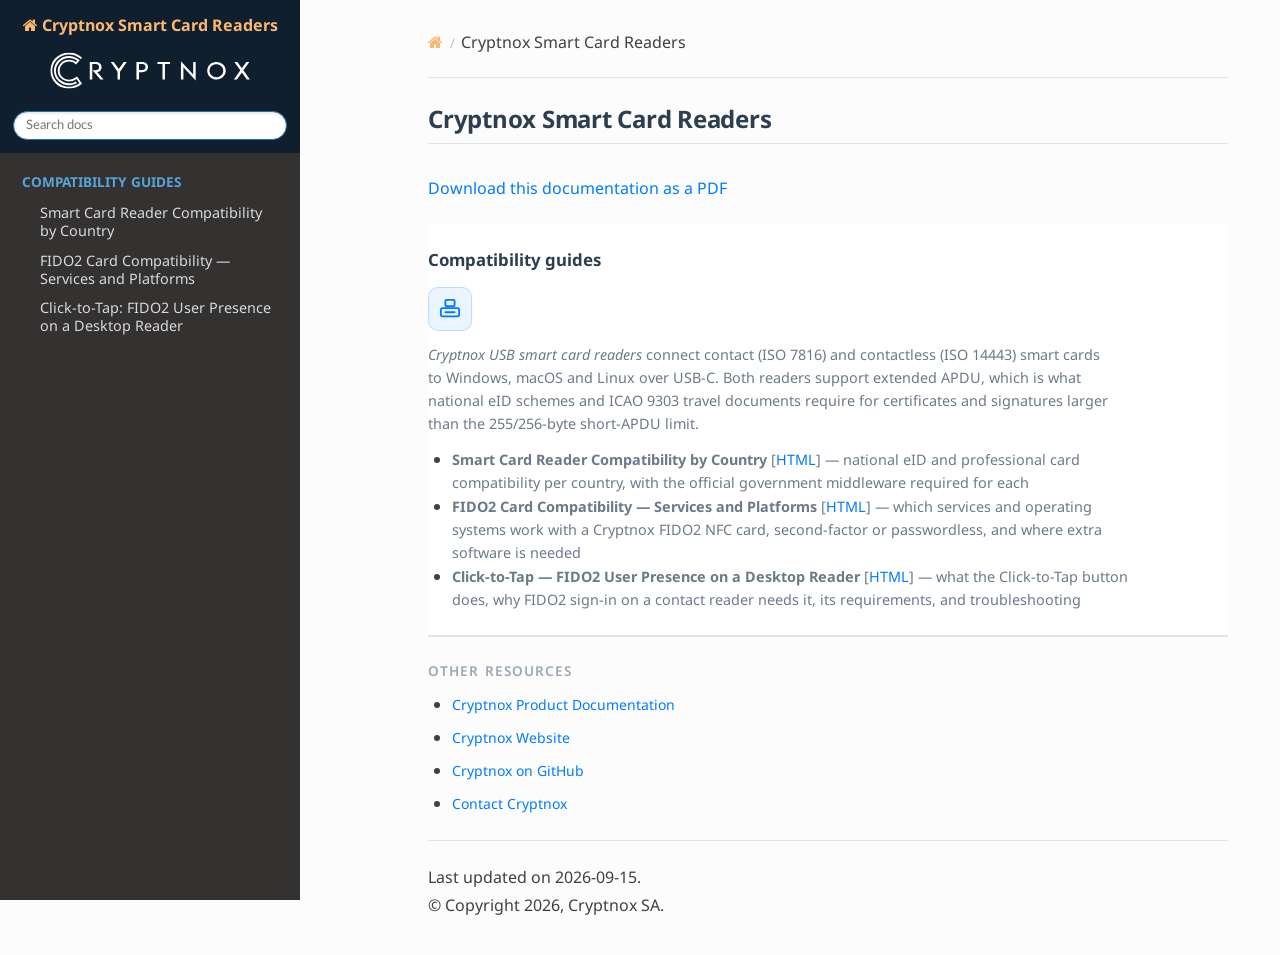
==== index.html @ 5797c960 "deploy: 834d599fe5148ee78660aae5474ebed9b400c3f4" ====
<!DOCTYPE html>
<html class="writer-html5" lang="en" data-content_root="./">
<head>
  <meta charset="utf-8" /><meta name="viewport" content="width=device-width, initial-scale=1" />
<meta content="Compatibility documentation for Cryptnox USB smart card readers — national eID and professional cards by country, and FIDO2 services and platforms." name="description" />

  <meta name="viewport" content="width=device-width, initial-scale=1.0" />
  <title>Cryptnox Smart Card Readers &mdash; Cryptnox Smart Card Readers</title>
      <link rel="stylesheet" type="text/css" href="_static/pygments.css?v=b86133f3" />
      <link rel="stylesheet" type="text/css" href="_static/css/theme.css?v=9edc463e" />
      <link rel="stylesheet" type="text/css" href="_static/custom.css?v=8120f1fa" />

  
    <link rel="shortcut icon" href="_static/favicon.png"/>
    <link rel="canonical" href="https://docs.cryptnox.com/cryptnox-readers/index.html" />
      <script src="_static/jquery.js?v=5d32c60e"></script>
      <script src="_static/_sphinx_javascript_frameworks_compat.js?v=2cd50e6c"></script>
      <script src="_static/documentation_options.js?v=2882ecd3"></script>
      <script src="_static/doctools.js?v=fd6eb6e6"></script>
      <script src="_static/sphinx_highlight.js?v=6ffebe34"></script>
    <script src="_static/js/theme.js"></script>
    <link rel="index" title="Index" href="genindex.html" />
    <link rel="search" title="Search" href="search.html" />
    <link rel="next" title="Smart Card Reader Compatibility by Country" href="reader-compatibility.html" />
 






<meta name="description" content="Compatibility documentation for Cryptnox USB smart card readers — national eID and professional cards by country, and FIDO2 services and platforms." />

<link rel="canonical" href="https://docs.cryptnox.com/cryptnox-readers/" />

<!-- Open Graph -->
<meta property="og:type" content="website" />
<meta property="og:url" content="https://docs.cryptnox.com/cryptnox-readers/" />
<meta property="og:title" content="Cryptnox Smart Card Readers | Cryptnox Docs" />
<meta property="og:description" content="Compatibility documentation for Cryptnox USB smart card readers — national eID and professional cards by country, and FIDO2 services and platforms." />
<meta property="og:image" content="https://cryptnox.com/wp-content/uploads/2026/09/cryptnox-documentation-social.jpg" />
<meta property="og:image:width" content="1200" />
<meta property="og:image:height" content="630" />
<meta property="og:image:alt" content="Cryptnox Documentation — official Cryptnox technical documentation" />
<meta property="og:site_name" content="Cryptnox Docs" />

<!-- Twitter Card -->
<meta name="twitter:card" content="summary_large_image" />
<meta name="twitter:site" content="@CryptnoxTech" />
<meta name="twitter:title" content="Cryptnox Smart Card Readers | Cryptnox Docs" />
<meta name="twitter:description" content="Compatibility documentation for Cryptnox USB smart card readers — national eID and professional cards by country, and FIDO2 services and platforms." />
<meta name="twitter:image" content="https://cryptnox.com/wp-content/uploads/2026/09/cryptnox-documentation-social.jpg" />
<meta name="twitter:image:alt" content="Cryptnox Documentation — official Cryptnox technical documentation" />

<!-- JSON-LD Structured Data -->
<script type="application/ld+json">
{
  "@context": "https://schema.org",
  "@graph": [
    {
      "@type": "Organization",
      "@id": "https://cryptnox.com/#organization",
      "name": "Cryptnox SA",
      "url": "https://cryptnox.com/",
      "logo": {
        "@type": "ImageObject",
        "@id": "https://docs.cryptnox.com/#logo",
        "url": "https://docs.cryptnox.com/_static/cryptnox-logo.svg",
        "contentUrl": "https://docs.cryptnox.com/_static/cryptnox-logo.svg",
        "caption": "Cryptnox"
      },
      "sameAs": [
        "https://shop.cryptnox.com/",
        "https://github.com/cryptnox"
      ]
    },
    {
      "@type": "WebSite",
      "@id": "https://docs.cryptnox.com/#website",
      "url": "https://docs.cryptnox.com",
      "name": "Cryptnox Docs",
      "alternateName": "Cryptnox",
      "publisher": { "@id": "https://cryptnox.com/#organization" },
      "inLanguage": "en-US"
    },
    {
      "@type": "WebPage",
      "@id": "https://docs.cryptnox.com/cryptnox-readers/#webpage",
      "url": "https://docs.cryptnox.com/cryptnox-readers/",
      "name": "Cryptnox Smart Card Readers",
      "description": "Compatibility documentation for Cryptnox USB smart card readers: national eID and professional cards by country, and FIDO2 services and platforms.",
      "isPartOf": { "@id": "https://docs.cryptnox.com/#website" },
      "publisher": { "@id": "https://cryptnox.com/#organization" },
      "inLanguage": "en-US",
      "keywords": "Cryptnox, smart card reader, USB-C, CCID, PC/SC, eID, FIDO2, NFC, extended APDU, documentation"
    }
  ]
}
</script>

<!-- Google Tag Manager -->
<script>(function(w,d,s,l,i){w[l]=w[l]||[];w[l].push({'gtm.start':
new Date().getTime(),event:'gtm.js'});var f=d.getElementsByTagName(s)[0],
j=d.createElement(s),dl=l!='dataLayer'?'&l='+l:'';j.async=true;j.src=
'https://www.googletagmanager.com/gtm.js?id='+i+dl;f.parentNode.insertBefore(j,f);
})(window,document,'script','dataLayer','GT-PJ7HDFB');</script>


</head>

<body class="wy-body-for-nav"> 
  <div class="wy-grid-for-nav">
    <nav data-toggle="wy-nav-shift" class="wy-nav-side">
      <div class="wy-side-scroll">
        <div class="wy-side-nav-search"  style="background: #101f2e" >

          
          
          <a href="#" class="icon icon-home">
            Cryptnox Smart Card Readers
              <img src="_static/cryptnox-logo.svg" class="logo" alt="Logo"/>
          </a>
<div role="search">
  <form id="rtd-search-form" class="wy-form" action="search.html" method="get">
    <input type="text" name="q" placeholder="Search docs" aria-label="Search docs" />
    <input type="hidden" name="check_keywords" value="yes" />
    <input type="hidden" name="area" value="default" />
  </form>
</div>
        </div><div class="wy-menu wy-menu-vertical" data-spy="affix" role="navigation" aria-label="Navigation menu">
              <p class="caption" role="heading"><span class="caption-text">Compatibility guides</span></p>
<ul>
<li class="toctree-l1"><a class="reference internal" href="reader-compatibility.html">Smart Card Reader Compatibility by Country</a></li>
<li class="toctree-l1"><a class="reference internal" href="fido2-compatibility.html">FIDO2 Card Compatibility — Services and Platforms</a></li>
<li class="toctree-l1"><a class="reference internal" href="click-to-tap.html">Click-to-Tap: FIDO2 User Presence on a Desktop Reader</a></li>
</ul>

        </div>
      </div>
    </nav>

    <section data-toggle="wy-nav-shift" class="wy-nav-content-wrap"><nav class="wy-nav-top" aria-label="Mobile navigation menu"  style="background: #101f2e" >
          <i data-toggle="wy-nav-top" class="fa fa-bars"></i>
          <a href="#">Cryptnox Smart Card Readers</a>
      </nav>

      <div class="wy-nav-content">
        <div class="rst-content">
          <div role="navigation" aria-label="Page navigation">
  <ul class="wy-breadcrumbs">
      <li><a href="#" class="icon icon-home" aria-label="Home"></a></li>
      <li class="breadcrumb-item active">Cryptnox Smart Card Readers</li>
      <li class="wy-breadcrumbs-aside">
      </li>
  </ul>
  <hr/>
</div>
          <div role="main" class="document" itemscope="itemscope" itemtype="http://schema.org/Article">
           <div itemprop="articleBody">
             
  <section id="cryptnox-smart-card-readers">
<h1>Cryptnox Smart Card Readers<a class="headerlink" href="#cryptnox-smart-card-readers" title="Link to this heading"></a></h1>
<p><a class="reference external" href="https://docs.cryptnox.com/cryptnox-readers/cryptnox-readers.pdf">Download this documentation as a PDF</a></p>
<section id="compatibility-guides">
<h2>Compatibility guides<a class="headerlink" href="#compatibility-guides" title="Link to this heading"></a></h2>
<div class="card-icon">
  <svg viewBox="0 0 24 24" fill="none" stroke="currentColor" stroke-width="2" stroke-linecap="round" stroke-linejoin="round">
    <rect x="7" y="2" width="10" height="7" rx="1"/>
    <rect x="2" y="11" width="20" height="9" rx="2"/>
    <line x1="7" y1="15.5" x2="17" y2="15.5"/>
  </svg>
</div><p><em>Cryptnox USB smart card readers</em> connect contact (ISO 7816) and contactless (ISO 14443)
smart cards to Windows, macOS and Linux over USB-C. Both readers support extended APDU,
which is what national eID schemes and ICAO 9303 travel documents require for certificates
and signatures larger than the 255/256-byte short-APDU limit.</p>
<ul class="simple">
<li><p><strong>Smart Card Reader Compatibility by Country</strong> [<a class="reference external" href="https://docs.cryptnox.com/cryptnox-readers/reader-compatibility.html">HTML</a>] — national eID and professional card compatibility per country, with the official government middleware required for each</p></li>
<li><p><strong>FIDO2 Card Compatibility — Services and Platforms</strong> [<a class="reference external" href="https://docs.cryptnox.com/cryptnox-readers/fido2-compatibility.html">HTML</a>] — which services and operating systems work with a Cryptnox FIDO2 NFC card, second-factor or passwordless, and where extra software is needed</p></li>
<li><p><strong>Click-to-Tap — FIDO2 User Presence on a Desktop Reader</strong> [<a class="reference external" href="https://docs.cryptnox.com/cryptnox-readers/click-to-tap.html">HTML</a>] — what the Click-to-Tap button does, why FIDO2 sign-in on a contact reader needs it, its requirements, and troubleshooting</p></li>
</ul>
<div class="toctree-wrapper compound">
</div>
</section>
<hr class="docutils" />
<section id="other-resources">
<h2>Other resources<a class="headerlink" href="#other-resources" title="Link to this heading"></a></h2>
<ul class="simple">
<li><p><a class="reference external" href="https://docs.cryptnox.com/">Cryptnox Product Documentation</a></p></li>
<li><p><a class="reference external" href="https://www.cryptnox.com">Cryptnox Website</a></p></li>
<li><p><a class="reference external" href="https://github.com/cryptnox">Cryptnox on GitHub</a></p></li>
<li><p><a class="reference external" href="https://cryptnox.com/contact/">Contact Cryptnox</a></p></li>
</ul>
</section>
</section>


           </div>
          </div>
          <hr/>
<p style="margin-bottom: 0.25rem;">Last updated on 2026-09-15.</p>
<p style="margin-bottom: 0.75rem;">&#169; Copyright 2026, Cryptnox SA.</p>
        </div>
      </div>
    </section>
  </div>
  <script>
      jQuery(function () {
          SphinxRtdTheme.Navigation.enable(true);
      });
  </script>
    <!-- Theme Analytics -->
    <script async src="https://www.googletagmanager.com/gtag/js?id=GT-PJ7HDFB"></script>
    <script>
      window.dataLayer = window.dataLayer || [];
      function gtag(){dataLayer.push(arguments);}
      gtag('js', new Date());

      gtag('config', 'GT-PJ7HDFB', {
          'anonymize_ip': false,
      });
    </script> 

</body>
</html>
---- _static/pygments.css ----
pre { line-height: 125%; }
td.linenos .normal { color: inherit; background-color: transparent; padding-left: 5px; padding-right: 5px; }
span.linenos { color: inherit; background-color: transparent; padding-left: 5px; padding-right: 5px; }
td.linenos .special { color: #000000; background-color: #ffffc0; padding-left: 5px; padding-right: 5px; }
span.linenos.special { color: #000000; background-color: #ffffc0; padding-left: 5px; padding-right: 5px; }
.highlight .hll { background-color: #ffffcc }
.highlight { background: #f8f8f8; }
.highlight .c { color: #3D7B7B; font-style: italic } /* Comment */
.highlight .err { border: 1px solid #F00 } /* Error */
.highlight .k { color: #008000; font-weight: bold } /* Keyword */
.highlight .o { color: #666 } /* Operator */
.highlight .ch { color: #3D7B7B; font-style: italic } /* Comment.Hashbang */
.highlight .cm { color: #3D7B7B; font-style: italic } /* Comment.Multiline */
.highlight .cp { color: #9C6500 } /* Comment.Preproc */
.highlight .cpf { color: #3D7B7B; font-style: italic } /* Comment.PreprocFile */
.highlight .c1 { color: #3D7B7B; font-style: italic } /* Comment.Single */
.highlight .cs { color: #3D7B7B; font-style: italic } /* Comment.Special */
.highlight .gd { color: #A00000 } /* Generic.Deleted */
.highlight .ge { font-style: italic } /* Generic.Emph */
.highlight .ges { font-weight: bold; font-style: italic } /* Generic.EmphStrong */
.highlight .gr { color: #E40000 } /* Generic.Error */
.highlight .gh { color: #000080; font-weight: bold } /* Generic.Heading */
.highlight .gi { color: #008400 } /* Generic.Inserted */
.highlight .go { color: #717171 } /* Generic.Output */
.highlight .gp { color: #000080; font-weight: bold } /* Generic.Prompt */
.highlight .gs { font-weight: bold } /* Generic.Strong */
.highlight .gu { color: #800080; font-weight: bold } /* Generic.Subheading */
.highlight .gt { color: #04D } /* Generic.Traceback */
.highlight .kc { color: #008000; font-weight: bold } /* Keyword.Constant */
.highlight .kd { color: #008000; font-weight: bold } /* Keyword.Declaration */
.highlight .kn { color: #008000; font-weight: bold } /* Keyword.Namespace */
.highlight .kp { color: #008000 } /* Keyword.Pseudo */
.highlight .kr { color: #008000; font-weight: bold } /* Keyword.Reserved */
.highlight .kt { color: #B00040 } /* Keyword.Type */
.highlight .m { color: #666 } /* Literal.Number */
.highlight .s { color: #BA2121 } /* Literal.String */
.highlight .na { color: #687822 } /* Name.Attribute */
.highlight .nb { color: #008000 } /* Name.Builtin */
.highlight .nc { color: #00F; font-weight: bold } /* Name.Class */
.highlight .no { color: #800 } /* Name.Constant */
.highlight .nd { color: #A2F } /* Name.Decorator */
.highlight .ni { color: #717171; font-weight: bold } /* Name.Entity */
.highlight .ne { color: #CB3F38; font-weight: bold } /* Name.Exception */
.highlight .nf { color: #00F } /* Name.Function */
.highlight .nl { color: #767600 } /* Name.Label */
.highlight .nn { color: #00F; font-weight: bold } /* Name.Namespace */
.highlight .nt { color: #008000; font-weight: bold } /* Name.Tag */
.highlight .nv { color: #19177C } /* Name.Variable */
.highlight .ow { color: #A2F; font-weight: bold } /* Operator.Word */
.highlight .w { color: #BBB } /* Text.Whitespace */
.highlight .mb { color: #666 } /* Literal.Number.Bin */
.highlight .mf { color: #666 } /* Literal.Number.Float */
.highlight .mh { color: #666 } /* Literal.Number.Hex */
.highlight .mi { color: #666 } /* Literal.Number.Integer */
.highlight .mo { color: #666 } /* Literal.Number.Oct */
.highlight .sa { color: #BA2121 } /* Literal.String.Affix */
.highlight .sb { color: #BA2121 } /* Literal.String.Backtick */
.highlight .sc { color: #BA2121 } /* Literal.String.Char */
.highlight .dl { color: #BA2121 } /* Literal.String.Delimiter */
.highlight .sd { color: #BA2121; font-style: italic } /* Literal.String.Doc */
.highlight .s2 { color: #BA2121 } /* Literal.String.Double */
.highlight .se { color: #AA5D1F; font-weight: bold } /* Literal.String.Escape */
.highlight .sh { color: #BA2121 } /* Literal.String.Heredoc */
.highlight .si { color: #A45A77; font-weight: bold } /* Literal.String.Interpol */
.highlight .sx { color: #008000 } /* Literal.String.Other */
.highlight .sr { color: #A45A77 } /* Literal.String.Regex */
.highlight .s1 { color: #BA2121 } /* Literal.String.Single */
.highlight .ss { color: #19177C } /* Literal.String.Symbol */
.highlight .bp { color: #008000 } /* Name.Builtin.Pseudo */
.highlight .fm { color: #00F } /* Name.Function.Magic */
.highlight .vc { color: #19177C } /* Name.Variable.Class */
.highlight .vg { color: #19177C } /* Name.Variable.Global */
.highlight .vi { color: #19177C } /* Name.Variable.Instance */
.highlight .vm { color: #19177C } /* Name.Variable.Magic */
.highlight .il { color: #666 } /* Literal.Number.Integer.Long */
---- _static/css/theme.css ----
html{box-sizing:border-box}*,:after,:before{box-sizing:inherit}article,aside,details,figcaption,figure,footer,header,hgroup,nav,section{display:block}audio,canvas,video{display:inline-block;*display:inline;*zoom:1}[hidden],audio:not([controls]){display:none}*{-webkit-box-sizing:border-box;-moz-box-sizing:border-box;box-sizing:border-box}html{font-size:100%;-webkit-text-size-adjust:100%;-ms-text-size-adjust:100%}body{margin:0}a:active,a:hover{outline:0}abbr[title]{border-bottom:1px dotted}b,strong{font-weight:700}blockquote{margin:0}dfn{font-style:italic}ins{background:#ff9;text-decoration:none}ins,mark{color:#000}mark{background:#ff0;font-style:italic;font-weight:700}.rst-content code,.rst-content tt,code,kbd,pre,samp{font-family:monospace,serif;_font-family:courier new,monospace;font-size:1em}pre{white-space:pre}q{quotes:none}q:after,q:before{content:"";content:none}small{font-size:85%}sub,sup{font-size:75%;line-height:0;position:relative;vertical-align:baseline}sup{top:-.5em}sub{bottom:-.25em}dl,ol,ul{margin:0;padding:0;list-style:none;list-style-image:none}li{list-style:none}dd{margin:0}img{border:0;-ms-interpolation-mode:bicubic;vertical-align:middle;max-width:100%}svg:not(:root){overflow:hidden}figure,form{margin:0}label{cursor:pointer}button,input,select,textarea{font-size:100%;margin:0;vertical-align:baseline;*vertical-align:middle}button,input{line-height:normal}button,input[type=button],input[type=reset],input[type=submit]{cursor:pointer;-webkit-appearance:button;*overflow:visible}button[disabled],input[disabled]{cursor:default}input[type=search]{-webkit-appearance:textfield;-moz-box-sizing:content-box;-webkit-box-sizing:content-box;box-sizing:content-box}textarea{resize:vertical}table{border-collapse:collapse;border-spacing:0}td{vertical-align:top}.chromeframe{margin:.2em 0;background:#ccc;color:#000;padding:.2em 0}.ir{display:block;border:0;text-indent:-999em;overflow:hidden;background-color:transparent;background-repeat:no-repeat;text-align:left;direction:ltr;*line-height:0}.ir br{display:none}.hidden{display:none!important;visibility:hidden}.visuallyhidden{border:0;clip:rect(0 0 0 0);height:1px;margin:-1px;overflow:hidden;padding:0;position:absolute;width:1px}.visuallyhidden.focusable:active,.visuallyhidden.focusable:focus{clip:auto;height:auto;margin:0;overflow:visible;position:static;width:auto}.invisible{visibility:hidden}.relative{position:relative}big,small{font-size:100%}@media print{body,html,section{background:none!important}*{box-shadow:none!important;text-shadow:none!important;filter:none!important;-ms-filter:none!important}a,a:visited{text-decoration:underline}.ir a:after,a[href^="#"]:after,a[href^="javascript:"]:after{content:""}blockquote,pre{page-break-inside:avoid}thead{display:table-header-group}img,tr{page-break-inside:avoid}img{max-width:100%!important}@page{margin:.5cm}.rst-content .toctree-wrapper>p.caption,h2,h3,p{orphans:3;widows:3}.rst-content .toctree-wrapper>p.caption,h2,h3{page-break-after:avoid}}.btn,.fa:before,.icon:before,.rst-content .admonition,.rst-content .admonition-title:before,.rst-content .admonition-todo,.rst-content .attention,.rst-content .caution,.rst-content .code-block-caption .headerlink:before,.rst-content .danger,.rst-content .eqno .headerlink:before,.rst-content .error,.rst-content .hint,.rst-content .important,.rst-content .note,.rst-content .seealso,.rst-content .tip,.rst-content .warning,.rst-content code.download span:first-child:before,.rst-content dl dt .headerlink:before,.rst-content h1 .headerlink:before,.rst-content h2 .headerlink:before,.rst-content h3 .headerlink:before,.rst-content h4 .headerlink:before,.rst-content h5 .headerlink:before,.rst-content h6 .headerlink:before,.rst-content p.caption .headerlink:before,.rst-content p .headerlink:before,.rst-content table>caption .headerlink:before,.rst-content tt.download span:first-child:before,.wy-alert,.wy-dropdown .caret:before,.wy-inline-validate.wy-inline-validate-danger .wy-input-context:before,.wy-inline-validate.wy-inline-validate-info .wy-input-context:before,.wy-inline-validate.wy-inline-validate-success .wy-input-context:before,.wy-inline-validate.wy-inline-validate-warning .wy-input-context:before,.wy-menu-vertical li.current>a button.toctree-expand:before,.wy-menu-vertical li.on a button.toctree-expand:before,.wy-menu-vertical li button.toctree-expand:before,input[type=color],input[type=date],input[type=datetime-local],input[type=datetime],input[type=email],input[type=month],input[type=number],input[type=password],input[type=search],input[type=tel],input[type=text],input[type=time],input[type=url],input[type=week],select,textarea{-webkit-font-smoothing:antialiased}.clearfix{*zoom:1}.clearfix:after,.clearfix:before{display:table;content:""}.clearfix:after{clear:both}/*!
 *  Font Awesome 4.7.0 by @davegandy - http://fontawesome.io - @fontawesome
 *  License - http://fontawesome.io/license (Font: SIL OFL 1.1, CSS: MIT License)
 */@font-face{font-family:FontAwesome;src:url(fonts/fontawesome-webfont.eot?674f50d287a8c48dc19ba404d20fe713);src:url(fonts/fontawesome-webfont.eot?674f50d287a8c48dc19ba404d20fe713?#iefix&v=4.7.0) format("embedded-opentype"),url(fonts/fontawesome-webfont.woff2?af7ae505a9eed503f8b8e6982036873e) format("woff2"),url(fonts/fontawesome-webfont.woff?fee66e712a8a08eef5805a46892932ad) format("woff"),url(fonts/fontawesome-webfont.ttf?b06871f281fee6b241d60582ae9369b9) format("truetype"),url(fonts/fontawesome-webfont.svg?912ec66d7572ff821749319396470bde#fontawesomeregular) format("svg");font-weight:400;font-style:normal}.fa,.icon,.rst-content .admonition-title,.rst-content .code-block-caption .headerlink,.rst-content .eqno .headerlink,.rst-content code.download span:first-child,.rst-content dl dt .headerlink,.rst-content h1 .headerlink,.rst-content h2 .headerlink,.rst-content h3 .headerlink,.rst-content h4 .headerlink,.rst-content h5 .headerlink,.rst-content h6 .headerlink,.rst-content p.caption .headerlink,.rst-content p .headerlink,.rst-content table>caption .headerlink,.rst-content tt.download span:first-child,.wy-menu-vertical li.current>a button.toctree-expand,.wy-menu-vertical li.on a button.toctree-expand,.wy-menu-vertical li button.toctree-expand{display:inline-block;font:normal normal normal 14px/1 FontAwesome;font-size:inherit;text-rendering:auto;-webkit-font-smoothing:antialiased;-moz-osx-font-smoothing:grayscale}.fa-lg{font-size:1.33333em;line-height:.75em;vertical-align:-15%}.fa-2x{font-size:2em}.fa-3x{font-size:3em}.fa-4x{font-size:4em}.fa-5x{font-size:5em}.fa-fw{width:1.28571em;text-align:center}.fa-ul{padding-left:0;margin-left:2.14286em;list-style-type:none}.fa-ul>li{position:relative}.fa-li{position:absolute;left:-2.14286em;width:2.14286em;top:.14286em;text-align:center}.fa-li.fa-lg{left:-1.85714em}.fa-border{padding:.2em .25em .15em;border:.08em solid #eee;border-radius:.1em}.fa-pull-left{float:left}.fa-pull-right{float:right}.fa-pull-left.icon,.fa.fa-pull-left,.rst-content .code-block-caption .fa-pull-left.headerlink,.rst-content .eqno .fa-pull-left.headerlink,.rst-content .fa-pull-left.admonition-title,.rst-content code.download span.fa-pull-left:first-child,.rst-content dl dt .fa-pull-left.headerlink,.rst-content h1 .fa-pull-left.headerlink,.rst-content h2 .fa-pull-left.headerlink,.rst-content h3 .fa-pull-left.headerlink,.rst-content h4 .fa-pull-left.headerlink,.rst-content h5 .fa-pull-left.headerlink,.rst-content h6 .fa-pull-left.headerlink,.rst-content p .fa-pull-left.headerlink,.rst-content table>caption .fa-pull-left.headerlink,.rst-content tt.download span.fa-pull-left:first-child,.wy-menu-vertical li.current>a button.fa-pull-left.toctree-expand,.wy-menu-vertical li.on a button.fa-pull-left.toctree-expand,.wy-menu-vertical li button.fa-pull-left.toctree-expand{margin-right:.3em}.fa-pull-right.icon,.fa.fa-pull-right,.rst-content .code-block-caption .fa-pull-right.headerlink,.rst-content .eqno .fa-pull-right.headerlink,.rst-content .fa-pull-right.admonition-title,.rst-content code.download span.fa-pull-right:first-child,.rst-content dl dt .fa-pull-right.headerlink,.rst-content h1 .fa-pull-right.headerlink,.rst-content h2 .fa-pull-right.headerlink,.rst-content h3 .fa-pull-right.headerlink,.rst-content h4 .fa-pull-right.headerlink,.rst-content h5 .fa-pull-right.headerlink,.rst-content h6 .fa-pull-right.headerlink,.rst-content p .fa-pull-right.headerlink,.rst-content table>caption .fa-pull-right.headerlink,.rst-content tt.download span.fa-pull-right:first-child,.wy-menu-vertical li.current>a button.fa-pull-right.toctree-expand,.wy-menu-vertical li.on a button.fa-pull-right.toctree-expand,.wy-menu-vertical li button.fa-pull-right.toctree-expand{margin-left:.3em}.pull-right{float:right}.pull-left{float:left}.fa.pull-left,.pull-left.icon,.rst-content .code-block-caption .pull-left.headerlink,.rst-content .eqno .pull-left.headerlink,.rst-content .pull-left.admonition-title,.rst-content code.download span.pull-left:first-child,.rst-content dl dt .pull-left.headerlink,.rst-content h1 .pull-left.headerlink,.rst-content h2 .pull-left.headerlink,.rst-content h3 .pull-left.headerlink,.rst-content h4 .pull-left.headerlink,.rst-content h5 .pull-left.headerlink,.rst-content h6 .pull-left.headerlink,.rst-content p .pull-left.headerlink,.rst-content table>caption .pull-left.headerlink,.rst-content tt.download span.pull-left:first-child,.wy-menu-vertical li.current>a button.pull-left.toctree-expand,.wy-menu-vertical li.on a button.pull-left.toctree-expand,.wy-menu-vertical li button.pull-left.toctree-expand{margin-right:.3em}.fa.pull-right,.pull-right.icon,.rst-content .code-block-caption .pull-right.headerlink,.rst-content .eqno .pull-right.headerlink,.rst-content .pull-right.admonition-title,.rst-content code.download span.pull-right:first-child,.rst-content dl dt .pull-right.headerlink,.rst-content h1 .pull-right.headerlink,.rst-content h2 .pull-right.headerlink,.rst-content h3 .pull-right.headerlink,.rst-content h4 .pull-right.headerlink,.rst-content h5 .pull-right.headerlink,.rst-content h6 .pull-right.headerlink,.rst-content p .pull-right.headerlink,.rst-content table>caption .pull-right.headerlink,.rst-content tt.download span.pull-right:first-child,.wy-menu-vertical li.current>a button.pull-right.toctree-expand,.wy-menu-vertical li.on a button.pull-right.toctree-expand,.wy-menu-vertical li button.pull-right.toctree-expand{margin-left:.3em}.fa-spin{-webkit-animation:fa-spin 2s linear infinite;animation:fa-spin 2s linear infinite}.fa-pulse{-webkit-animation:fa-spin 1s steps(8) infinite;animation:fa-spin 1s steps(8) infinite}@-webkit-keyframes fa-spin{0%{-webkit-transform:rotate(0deg);transform:rotate(0deg)}to{-webkit-transform:rotate(359deg);transform:rotate(359deg)}}@keyframes fa-spin{0%{-webkit-transform:rotate(0deg);transform:rotate(0deg)}to{-webkit-transform:rotate(359deg);transform:rotate(359deg)}}.fa-rotate-90{-ms-filter:"progid:DXImageTransform.Microsoft.BasicImage(rotation=1)";-webkit-transform:rotate(90deg);-ms-transform:rotate(90deg);transform:rotate(90deg)}.fa-rotate-180{-ms-filter:"progid:DXImageTransform.Microsoft.BasicImage(rotation=2)";-webkit-transform:rotate(180deg);-ms-transform:rotate(180deg);transform:rotate(180deg)}.fa-rotate-270{-ms-filter:"progid:DXImageTransform.Microsoft.BasicImage(rotation=3)";-webkit-transform:rotate(270deg);-ms-transform:rotate(270deg);transform:rotate(270deg)}.fa-flip-horizontal{-ms-filter:"progid:DXImageTransform.Microsoft.BasicImage(rotation=0, mirror=1)";-webkit-transform:scaleX(-1);-ms-transform:scaleX(-1);transform:scaleX(-1)}.fa-flip-vertical{-ms-filter:"progid:DXImageTransform.Microsoft.BasicImage(rotation=2, mirror=1)";-webkit-transform:scaleY(-1);-ms-transform:scaleY(-1);transform:scaleY(-1)}:root .fa-flip-horizontal,:root .fa-flip-vertical,:root .fa-rotate-90,:root .fa-rotate-180,:root .fa-rotate-270{filter:none}.fa-stack{position:relative;display:inline-block;width:2em;height:2em;line-height:2em;vertical-align:middle}.fa-stack-1x,.fa-stack-2x{position:absolute;left:0;width:100%;text-align:center}.fa-stack-1x{line-height:inherit}.fa-stack-2x{font-size:2em}.fa-inverse{color:#fff}.fa-glass:before{content:""}.fa-music:before{content:""}.fa-search:before,.icon-search:before{content:""}.fa-envelope-o:before{content:""}.fa-heart:before{content:""}.fa-star:before{content:""}.fa-star-o:before{content:""}.fa-user:before{content:""}.fa-film:before{content:""}.fa-th-large:before{content:""}.fa-th:before{content:""}.fa-th-list:before{content:""}.fa-check:before{content:""}.fa-close:before,.fa-remove:before,.fa-times:before{content:""}.fa-search-plus:before{content:""}.fa-search-minus:before{content:""}.fa-power-off:before{content:""}.fa-signal:before{content:""}.fa-cog:before,.fa-gear:before{content:""}.fa-trash-o:before{content:""}.fa-home:before,.icon-home:before{content:""}.fa-file-o:before{content:""}.fa-clock-o:before{content:""}.fa-road:before{content:""}.fa-download:before,.rst-content code.download span:first-child:before,.rst-content tt.download span:first-child:before{content:""}.fa-arrow-circle-o-down:before{content:""}.fa-arrow-circle-o-up:before{content:""}.fa-inbox:before{content:""}.fa-play-circle-o:before{content:""}.fa-repeat:before,.fa-rotate-right:before{content:""}.fa-refresh:before{content:""}.fa-list-alt:before{content:""}.fa-lock:before{content:""}.fa-flag:before{content:""}.fa-headphones:before{content:""}.fa-volume-off:before{content:""}.fa-volume-down:before{content:""}.fa-volume-up:before{content:""}.fa-qrcode:before{content:""}.fa-barcode:before{content:""}.fa-tag:before{content:""}.fa-tags:before{content:""}.fa-book:before,.icon-book:before{content:""}.fa-bookmark:before{content:""}.fa-print:before{content:""}.fa-camera:before{content:""}.fa-font:before{content:""}.fa-bold:before{content:""}.fa-italic:before{content:""}.fa-text-height:before{content:""}.fa-text-width:before{content:""}.fa-align-left:before{content:""}.fa-align-center:before{content:""}.fa-align-right:before{content:""}.fa-align-justify:before{content:""}.fa-list:before{content:""}.fa-dedent:before,.fa-outdent:before{content:""}.fa-indent:before{content:""}.fa-video-camera:before{content:""}.fa-image:before,.fa-photo:before,.fa-picture-o:before{content:""}.fa-pencil:before{content:""}.fa-map-marker:before{content:""}.fa-adjust:before{content:""}.fa-tint:before{content:""}.fa-edit:before,.fa-pencil-square-o:before{content:""}.fa-share-square-o:before{content:""}.fa-check-square-o:before{content:""}.fa-arrows:before{content:""}.fa-step-backward:before{content:""}.fa-fast-backward:before{content:""}.fa-backward:before{content:""}.fa-play:before{content:""}.fa-pause:before{content:""}.fa-stop:before{content:""}.fa-forward:before{content:""}.fa-fast-forward:before{content:""}.fa-step-forward:before{content:""}.fa-eject:before{content:""}.fa-chevron-left:before{content:""}.fa-chevron-right:before{content:""}.fa-plus-circle:before{content:""}.fa-minus-circle:before{content:""}.fa-times-circle:before,.wy-inline-validate.wy-inline-validate-danger .wy-input-context:before{content:""}.fa-check-circle:before,.wy-inline-validate.wy-inline-validate-success .wy-input-context:before{content:""}.fa-question-circle:before{content:""}.fa-info-circle:before{content:""}.fa-crosshairs:before{content:""}.fa-times-circle-o:before{content:""}.fa-check-circle-o:before{content:""}.fa-ban:before{content:""}.fa-arrow-left:before{content:""}.fa-arrow-right:before{content:""}.fa-arrow-up:before{content:""}.fa-arrow-down:before{content:""}.fa-mail-forward:before,.fa-share:before{content:""}.fa-expand:before{content:""}.fa-compress:before{content:""}.fa-plus:before{content:""}.fa-minus:before{content:""}.fa-asterisk:before{content:""}.fa-exclamation-circle:before,.rst-content .admonition-title:before,.wy-inline-validate.wy-inline-validate-info .wy-input-context:before,.wy-inline-validate.wy-inline-validate-warning .wy-input-context:before{content:""}.fa-gift:before{content:""}.fa-leaf:before{content:""}.fa-fire:before,.icon-fire:before{content:""}.fa-eye:before{content:""}.fa-eye-slash:before{content:""}.fa-exclamation-triangle:before,.fa-warning:before{content:""}.fa-plane:before{content:""}.fa-calendar:before{content:""}.fa-random:before{content:""}.fa-comment:before{content:""}.fa-magnet:before{content:""}.fa-chevron-up:before{content:""}.fa-chevron-down:before{content:""}.fa-retweet:before{content:""}.fa-shopping-cart:before{content:""}.fa-folder:before{content:""}.fa-folder-open:before{content:""}.fa-arrows-v:before{content:""}.fa-arrows-h:before{content:""}.fa-bar-chart-o:before,.fa-bar-chart:before{content:""}.fa-twitter-square:before{content:""}.fa-facebook-square:before{content:""}.fa-camera-retro:before{content:""}.fa-key:before{content:""}.fa-cogs:before,.fa-gears:before{content:""}.fa-comments:before{content:""}.fa-thumbs-o-up:before{content:""}.fa-thumbs-o-down:before{content:""}.fa-star-half:before{content:""}.fa-heart-o:before{content:""}.fa-sign-out:before{content:""}.fa-linkedin-square:before{content:""}.fa-thumb-tack:before{content:""}.fa-external-link:before{content:""}.fa-sign-in:before{content:""}.fa-trophy:before{content:""}.fa-github-square:before{content:""}.fa-upload:before{content:""}.fa-lemon-o:before{content:""}.fa-phone:before{content:""}.fa-square-o:before{content:""}.fa-bookmark-o:before{content:""}.fa-phone-square:before{content:""}.fa-twitter:before{content:""}.fa-facebook-f:before,.fa-facebook:before{content:""}.fa-github:before,.icon-github:before{content:""}.fa-unlock:before{content:""}.fa-credit-card:before{content:""}.fa-feed:before,.fa-rss:before{content:""}.fa-hdd-o:before{content:""}.fa-bullhorn:before{content:""}.fa-bell:before{content:""}.fa-certificate:before{content:""}.fa-hand-o-right:before{content:""}.fa-hand-o-left:before{content:""}.fa-hand-o-up:before{content:""}.fa-hand-o-down:before{content:""}.fa-arrow-circle-left:before,.icon-circle-arrow-left:before{content:""}.fa-arrow-circle-right:before,.icon-circle-arrow-right:before{content:""}.fa-arrow-circle-up:before{content:""}.fa-arrow-circle-down:before{content:""}.fa-globe:before{content:""}.fa-wrench:before{content:""}.fa-tasks:before{content:""}.fa-filter:before{content:""}.fa-briefcase:before{content:""}.fa-arrows-alt:before{content:""}.fa-group:before,.fa-users:before{content:""}.fa-chain:before,.fa-link:before,.icon-link:before{content:""}.fa-cloud:before{content:""}.fa-flask:before{content:""}.fa-cut:before,.fa-scissors:before{content:""}.fa-copy:before,.fa-files-o:before{content:""}.fa-paperclip:before{content:""}.fa-floppy-o:before,.fa-save:before{content:""}.fa-square:before{content:""}.fa-bars:before,.fa-navicon:before,.fa-reorder:before{content:""}.fa-list-ul:before{content:""}.fa-list-ol:before{content:""}.fa-strikethrough:before{content:""}.fa-underline:before{content:""}.fa-table:before{content:""}.fa-magic:before{content:""}.fa-truck:before{content:""}.fa-pinterest:before{content:""}.fa-pinterest-square:before{content:""}.fa-google-plus-square:before{content:""}.fa-google-plus:before{content:""}.fa-money:before{content:""}.fa-caret-down:before,.icon-caret-down:before,.wy-dropdown .caret:before{content:""}.fa-caret-up:before{content:""}.fa-caret-left:before{content:""}.fa-caret-right:before{content:""}.fa-columns:before{content:""}.fa-sort:before,.fa-unsorted:before{content:""}.fa-sort-desc:before,.fa-sort-down:before{content:""}.fa-sort-asc:before,.fa-sort-up:before{content:""}.fa-envelope:before{content:""}.fa-linkedin:before{content:""}.fa-rotate-left:before,.fa-undo:before{content:""}.fa-gavel:before,.fa-legal:before{content:""}.fa-dashboard:before,.fa-tachometer:before{content:""}.fa-comment-o:before{content:""}.fa-comments-o:before{content:""}.fa-bolt:before,.fa-flash:before{content:""}.fa-sitemap:before{content:""}.fa-umbrella:before{content:""}.fa-clipboard:before,.fa-paste:before{content:""}.fa-lightbulb-o:before{content:""}.fa-exchange:before{content:""}.fa-cloud-download:before{content:""}.fa-cloud-upload:before{content:""}.fa-user-md:before{content:""}.fa-stethoscope:before{content:""}.fa-suitcase:before{content:""}.fa-bell-o:before{content:""}.fa-coffee:before{content:""}.fa-cutlery:before{content:""}.fa-file-text-o:before{content:""}.fa-building-o:before{content:""}.fa-hospital-o:before{content:""}.fa-ambulance:before{content:""}.fa-medkit:before{content:""}.fa-fighter-jet:before{content:""}.fa-beer:before{content:""}.fa-h-square:before{content:""}.fa-plus-square:before{content:""}.fa-angle-double-left:before{content:""}.fa-angle-double-right:before{content:""}.fa-angle-double-up:before{content:""}.fa-angle-double-down:before{content:""}.fa-angle-left:before{content:""}.fa-angle-right:before{content:""}.fa-angle-up:before{content:""}.fa-angle-down:before{content:""}.fa-desktop:before{content:""}.fa-laptop:before{content:""}.fa-tablet:before{content:""}.fa-mobile-phone:before,.fa-mobile:before{content:""}.fa-circle-o:before{content:""}.fa-quote-left:before{content:""}.fa-quote-right:before{content:""}.fa-spinner:before{content:""}.fa-circle:before{content:""}.fa-mail-reply:before,.fa-reply:before{content:""}.fa-github-alt:before{content:""}.fa-folder-o:before{content:""}.fa-folder-open-o:before{content:""}.fa-smile-o:before{content:""}.fa-frown-o:before{content:""}.fa-meh-o:before{content:""}.fa-gamepad:before{content:""}.fa-keyboard-o:before{content:""}.fa-flag-o:before{content:""}.fa-flag-checkered:before{content:""}.fa-terminal:before{content:""}.fa-code:before{content:""}.fa-mail-reply-all:before,.fa-reply-all:before{content:""}.fa-star-half-empty:before,.fa-star-half-full:before,.fa-star-half-o:before{content:""}.fa-location-arrow:before{content:""}.fa-crop:before{content:""}.fa-code-fork:before{content:""}.fa-chain-broken:before,.fa-unlink:before{content:""}.fa-question:before{content:""}.fa-info:before{content:""}.fa-exclamation:before{content:""}.fa-superscript:before{content:""}.fa-subscript:before{content:""}.fa-eraser:before{content:""}.fa-puzzle-piece:before{content:""}.fa-microphone:before{content:""}.fa-microphone-slash:before{content:""}.fa-shield:before{content:""}.fa-calendar-o:before{content:""}.fa-fire-extinguisher:before{content:""}.fa-rocket:before{content:""}.fa-maxcdn:before{content:""}.fa-chevron-circle-left:before{content:""}.fa-chevron-circle-right:before{content:""}.fa-chevron-circle-up:before{content:""}.fa-chevron-circle-down:before{content:""}.fa-html5:before{content:""}.fa-css3:before{content:""}.fa-anchor:before{content:""}.fa-unlock-alt:before{content:""}.fa-bullseye:before{content:""}.fa-ellipsis-h:before{content:""}.fa-ellipsis-v:before{content:""}.fa-rss-square:before{content:""}.fa-play-circle:before{content:""}.fa-ticket:before{content:""}.fa-minus-square:before{content:""}.fa-minus-square-o:before,.wy-menu-vertical li.current>a button.toctree-expand:before,.wy-menu-vertical li.on a button.toctree-expand:before{content:""}.fa-level-up:before{content:""}.fa-level-down:before{content:""}.fa-check-square:before{content:""}.fa-pencil-square:before{content:""}.fa-external-link-square:before{content:""}.fa-share-square:before{content:""}.fa-compass:before{content:""}.fa-caret-square-o-down:before,.fa-toggle-down:before{content:""}.fa-caret-square-o-up:before,.fa-toggle-up:before{content:""}.fa-caret-square-o-right:before,.fa-toggle-right:before{content:""}.fa-eur:before,.fa-euro:before{content:""}.fa-gbp:before{content:""}.fa-dollar:before,.fa-usd:before{content:""}.fa-inr:before,.fa-rupee:before{content:""}.fa-cny:before,.fa-jpy:before,.fa-rmb:before,.fa-yen:before{content:""}.fa-rouble:before,.fa-rub:before,.fa-ruble:before{content:""}.fa-krw:before,.fa-won:before{content:""}.fa-bitcoin:before,.fa-btc:before{content:""}.fa-file:before{content:""}.fa-file-text:before{content:""}.fa-sort-alpha-asc:before{content:""}.fa-sort-alpha-desc:before{content:""}.fa-sort-amount-asc:before{content:""}.fa-sort-amount-desc:before{content:""}.fa-sort-numeric-asc:before{content:""}.fa-sort-numeric-desc:before{content:""}.fa-thumbs-up:before{content:""}.fa-thumbs-down:before{content:""}.fa-youtube-square:before{content:""}.fa-youtube:before{content:""}.fa-xing:before{content:""}.fa-xing-square:before{content:""}.fa-youtube-play:before{content:""}.fa-dropbox:before{content:""}.fa-stack-overflow:before{content:""}.fa-instagram:before{content:""}.fa-flickr:before{content:""}.fa-adn:before{content:""}.fa-bitbucket:before,.icon-bitbucket:before{content:""}.fa-bitbucket-square:before{content:""}.fa-tumblr:before{content:""}.fa-tumblr-square:before{content:""}.fa-long-arrow-down:before{content:""}.fa-long-arrow-up:before{content:""}.fa-long-arrow-left:before{content:""}.fa-long-arrow-right:before{content:""}.fa-apple:before{content:""}.fa-windows:before{content:""}.fa-android:before{content:""}.fa-linux:before{content:""}.fa-dribbble:before{content:""}.fa-skype:before{content:""}.fa-foursquare:before{content:""}.fa-trello:before{content:""}.fa-female:before{content:""}.fa-male:before{content:""}.fa-gittip:before,.fa-gratipay:before{content:""}.fa-sun-o:before{content:""}.fa-moon-o:before{content:""}.fa-archive:before{content:""}.fa-bug:before{content:""}.fa-vk:before{content:""}.fa-weibo:before{content:""}.fa-renren:before{content:""}.fa-pagelines:before{content:""}.fa-stack-exchange:before{content:""}.fa-arrow-circle-o-right:before{content:""}.fa-arrow-circle-o-left:before{content:""}.fa-caret-square-o-left:before,.fa-toggle-left:before{content:""}.fa-dot-circle-o:before{content:""}.fa-wheelchair:before{content:""}.fa-vimeo-square:before{content:""}.fa-try:before,.fa-turkish-lira:before{content:""}.fa-plus-square-o:before,.wy-menu-vertical li button.toctree-expand:before{content:""}.fa-space-shuttle:before{content:""}.fa-slack:before{content:""}.fa-envelope-square:before{content:""}.fa-wordpress:before{content:""}.fa-openid:before{content:""}.fa-bank:before,.fa-institution:before,.fa-university:before{content:""}.fa-graduation-cap:before,.fa-mortar-board:before{content:""}.fa-yahoo:before{content:""}.fa-google:before{content:""}.fa-reddit:before{content:""}.fa-reddit-square:before{content:""}.fa-stumbleupon-circle:before{content:""}.fa-stumbleupon:before{content:""}.fa-delicious:before{content:""}.fa-digg:before{content:""}.fa-pied-piper-pp:before{content:""}.fa-pied-piper-alt:before{content:""}.fa-drupal:before{content:""}.fa-joomla:before{content:""}.fa-language:before{content:""}.fa-fax:before{content:""}.fa-building:before{content:""}.fa-child:before{content:""}.fa-paw:before{content:""}.fa-spoon:before{content:""}.fa-cube:before{content:""}.fa-cubes:before{content:""}.fa-behance:before{content:""}.fa-behance-square:before{content:""}.fa-steam:before{content:""}.fa-steam-square:before{content:""}.fa-recycle:before{content:""}.fa-automobile:before,.fa-car:before{content:""}.fa-cab:before,.fa-taxi:before{content:""}.fa-tree:before{content:""}.fa-spotify:before{content:""}.fa-deviantart:before{content:""}.fa-soundcloud:before{content:""}.fa-database:before{content:""}.fa-file-pdf-o:before{content:""}.fa-file-word-o:before{content:""}.fa-file-excel-o:before{content:""}.fa-file-powerpoint-o:before{content:""}.fa-file-image-o:before,.fa-file-photo-o:before,.fa-file-picture-o:before{content:""}.fa-file-archive-o:before,.fa-file-zip-o:before{content:""}.fa-file-audio-o:before,.fa-file-sound-o:before{content:""}.fa-file-movie-o:before,.fa-file-video-o:before{content:""}.fa-file-code-o:before{content:""}.fa-vine:before{content:""}.fa-codepen:before{content:""}.fa-jsfiddle:before{content:""}.fa-life-bouy:before,.fa-life-buoy:before,.fa-life-ring:before,.fa-life-saver:before,.fa-support:before{content:""}.fa-circle-o-notch:before{content:""}.fa-ra:before,.fa-rebel:before,.fa-resistance:before{content:""}.fa-empire:before,.fa-ge:before{content:""}.fa-git-square:before{content:""}.fa-git:before{content:""}.fa-hacker-news:before,.fa-y-combinator-square:before,.fa-yc-square:before{content:""}.fa-tencent-weibo:before{content:""}.fa-qq:before{content:""}.fa-wechat:before,.fa-weixin:before{content:""}.fa-paper-plane:before,.fa-send:before{content:""}.fa-paper-plane-o:before,.fa-send-o:before{content:""}.fa-history:before{content:""}.fa-circle-thin:before{content:""}.fa-header:before{content:""}.fa-paragraph:before{content:""}.fa-sliders:before{content:""}.fa-share-alt:before{content:""}.fa-share-alt-square:before{content:""}.fa-bomb:before{content:""}.fa-futbol-o:before,.fa-soccer-ball-o:before{content:""}.fa-tty:before{content:""}.fa-binoculars:before{content:""}.fa-plug:before{content:""}.fa-slideshare:before{content:""}.fa-twitch:before{content:""}.fa-yelp:before{content:""}.fa-newspaper-o:before{content:""}.fa-wifi:before{content:""}.fa-calculator:before{content:""}.fa-paypal:before{content:""}.fa-google-wallet:before{content:""}.fa-cc-visa:before{content:""}.fa-cc-mastercard:before{content:""}.fa-cc-discover:before{content:""}.fa-cc-amex:before{content:""}.fa-cc-paypal:before{content:""}.fa-cc-stripe:before{content:""}.fa-bell-slash:before{content:""}.fa-bell-slash-o:before{content:""}.fa-trash:before{content:""}.fa-copyright:before{content:""}.fa-at:before{content:""}.fa-eyedropper:before{content:""}.fa-paint-brush:before{content:""}.fa-birthday-cake:before{content:""}.fa-area-chart:before{content:""}.fa-pie-chart:before{content:""}.fa-line-chart:before{content:""}.fa-lastfm:before{content:""}.fa-lastfm-square:before{content:""}.fa-toggle-off:before{content:""}.fa-toggle-on:before{content:""}.fa-bicycle:before{content:""}.fa-bus:before{content:""}.fa-ioxhost:before{content:""}.fa-angellist:before{content:""}.fa-cc:before{content:""}.fa-ils:before,.fa-shekel:before,.fa-sheqel:before{content:""}.fa-meanpath:before{content:""}.fa-buysellads:before{content:""}.fa-connectdevelop:before{content:""}.fa-dashcube:before{content:""}.fa-forumbee:before{content:""}.fa-leanpub:before{content:""}.fa-sellsy:before{content:""}.fa-shirtsinbulk:before{content:""}.fa-simplybuilt:before{content:""}.fa-skyatlas:before{content:""}.fa-cart-plus:before{content:""}.fa-cart-arrow-down:before{content:""}.fa-diamond:before{content:""}.fa-ship:before{content:""}.fa-user-secret:before{content:""}.fa-motorcycle:before{content:""}.fa-street-view:before{content:""}.fa-heartbeat:before{content:""}.fa-venus:before{content:""}.fa-mars:before{content:""}.fa-mercury:before{content:""}.fa-intersex:before,.fa-transgender:before{content:""}.fa-transgender-alt:before{content:""}.fa-venus-double:before{content:""}.fa-mars-double:before{content:""}.fa-venus-mars:before{content:""}.fa-mars-stroke:before{content:""}.fa-mars-stroke-v:before{content:""}.fa-mars-stroke-h:before{content:""}.fa-neuter:before{content:""}.fa-genderless:before{content:""}.fa-facebook-official:before{content:""}.fa-pinterest-p:before{content:""}.fa-whatsapp:before{content:""}.fa-server:before{content:""}.fa-user-plus:before{content:""}.fa-user-times:before{content:""}.fa-bed:before,.fa-hotel:before{content:""}.fa-viacoin:before{content:""}.fa-train:before{content:""}.fa-subway:before{content:""}.fa-medium:before{content:""}.fa-y-combinator:before,.fa-yc:before{content:""}.fa-optin-monster:before{content:""}.fa-opencart:before{content:""}.fa-expeditedssl:before{content:""}.fa-battery-4:before,.fa-battery-full:before,.fa-battery:before{content:""}.fa-battery-3:before,.fa-battery-three-quarters:before{content:""}.fa-battery-2:before,.fa-battery-half:before{content:""}.fa-battery-1:before,.fa-battery-quarter:before{content:""}.fa-battery-0:before,.fa-battery-empty:before{content:""}.fa-mouse-pointer:before{content:""}.fa-i-cursor:before{content:""}.fa-object-group:before{content:""}.fa-object-ungroup:before{content:""}.fa-sticky-note:before{content:""}.fa-sticky-note-o:before{content:""}.fa-cc-jcb:before{content:""}.fa-cc-diners-club:before{content:""}.fa-clone:before{content:""}.fa-balance-scale:before{content:""}.fa-hourglass-o:before{content:""}.fa-hourglass-1:before,.fa-hourglass-start:before{content:""}.fa-hourglass-2:before,.fa-hourglass-half:before{content:""}.fa-hourglass-3:before,.fa-hourglass-end:before{content:""}.fa-hourglass:before{content:""}.fa-hand-grab-o:before,.fa-hand-rock-o:before{content:""}.fa-hand-paper-o:before,.fa-hand-stop-o:before{content:""}.fa-hand-scissors-o:before{content:""}.fa-hand-lizard-o:before{content:""}.fa-hand-spock-o:before{content:""}.fa-hand-pointer-o:before{content:""}.fa-hand-peace-o:before{content:""}.fa-trademark:before{content:""}.fa-registered:before{content:""}.fa-creative-commons:before{content:""}.fa-gg:before{content:""}.fa-gg-circle:before{content:""}.fa-tripadvisor:before{content:""}.fa-odnoklassniki:before{content:""}.fa-odnoklassniki-square:before{content:""}.fa-get-pocket:before{content:""}.fa-wikipedia-w:before{content:""}.fa-safari:before{content:""}.fa-chrome:before{content:""}.fa-firefox:before{content:""}.fa-opera:before{content:""}.fa-internet-explorer:before{content:""}.fa-television:before,.fa-tv:before{content:""}.fa-contao:before{content:""}.fa-500px:before{content:""}.fa-amazon:before{content:""}.fa-calendar-plus-o:before{content:""}.fa-calendar-minus-o:before{content:""}.fa-calendar-times-o:before{content:""}.fa-calendar-check-o:before{content:""}.fa-industry:before{content:""}.fa-map-pin:before{content:""}.fa-map-signs:before{content:""}.fa-map-o:before{content:""}.fa-map:before{content:""}.fa-commenting:before{content:""}.fa-commenting-o:before{content:""}.fa-houzz:before{content:""}.fa-vimeo:before{content:""}.fa-black-tie:before{content:""}.fa-fonticons:before{content:""}.fa-reddit-alien:before{content:""}.fa-edge:before{content:""}.fa-credit-card-alt:before{content:""}.fa-codiepie:before{content:""}.fa-modx:before{content:""}.fa-fort-awesome:before{content:""}.fa-usb:before{content:""}.fa-product-hunt:before{content:""}.fa-mixcloud:before{content:""}.fa-scribd:before{content:""}.fa-pause-circle:before{content:""}.fa-pause-circle-o:before{content:""}.fa-stop-circle:before{content:""}.fa-stop-circle-o:before{content:""}.fa-shopping-bag:before{content:""}.fa-shopping-basket:before{content:""}.fa-hashtag:before{content:""}.fa-bluetooth:before{content:""}.fa-bluetooth-b:before{content:""}.fa-percent:before{content:""}.fa-gitlab:before,.icon-gitlab:before{content:""}.fa-wpbeginner:before{content:""}.fa-wpforms:before{content:""}.fa-envira:before{content:""}.fa-universal-access:before{content:""}.fa-wheelchair-alt:before{content:""}.fa-question-circle-o:before{content:""}.fa-blind:before{content:""}.fa-audio-description:before{content:""}.fa-volume-control-phone:before{content:""}.fa-braille:before{content:""}.fa-assistive-listening-systems:before{content:""}.fa-american-sign-language-interpreting:before,.fa-asl-interpreting:before{content:""}.fa-deaf:before,.fa-deafness:before,.fa-hard-of-hearing:before{content:""}.fa-glide:before{content:""}.fa-glide-g:before{content:""}.fa-sign-language:before,.fa-signing:before{content:""}.fa-low-vision:before{content:""}.fa-viadeo:before{content:""}.fa-viadeo-square:before{content:""}.fa-snapchat:before{content:""}.fa-snapchat-ghost:before{content:""}.fa-snapchat-square:before{content:""}.fa-pied-piper:before{content:""}.fa-first-order:before{content:""}.fa-yoast:before{content:""}.fa-themeisle:before{content:""}.fa-google-plus-circle:before,.fa-google-plus-official:before{content:""}.fa-fa:before,.fa-font-awesome:before{content:""}.fa-handshake-o:before{content:""}.fa-envelope-open:before{content:""}.fa-envelope-open-o:before{content:""}.fa-linode:before{content:""}.fa-address-book:before{content:""}.fa-address-book-o:before{content:""}.fa-address-card:before,.fa-vcard:before{content:""}.fa-address-card-o:before,.fa-vcard-o:before{content:""}.fa-user-circle:before{content:""}.fa-user-circle-o:before{content:""}.fa-user-o:before{content:""}.fa-id-badge:before{content:""}.fa-drivers-license:before,.fa-id-card:before{content:""}.fa-drivers-license-o:before,.fa-id-card-o:before{content:""}.fa-quora:before{content:""}.fa-free-code-camp:before{content:""}.fa-telegram:before{content:""}.fa-thermometer-4:before,.fa-thermometer-full:before,.fa-thermometer:before{content:""}.fa-thermometer-3:before,.fa-thermometer-three-quarters:before{content:""}.fa-thermometer-2:before,.fa-thermometer-half:before{content:""}.fa-thermometer-1:before,.fa-thermometer-quarter:before{content:""}.fa-thermometer-0:before,.fa-thermometer-empty:before{content:""}.fa-shower:before{content:""}.fa-bath:before,.fa-bathtub:before,.fa-s15:before{content:""}.fa-podcast:before{content:""}.fa-window-maximize:before{content:""}.fa-window-minimize:before{content:""}.fa-window-restore:before{content:""}.fa-times-rectangle:before,.fa-window-close:before{content:""}.fa-times-rectangle-o:before,.fa-window-close-o:before{content:""}.fa-bandcamp:before{content:""}.fa-grav:before{content:""}.fa-etsy:before{content:""}.fa-imdb:before{content:""}.fa-ravelry:before{content:""}.fa-eercast:before{content:""}.fa-microchip:before{content:""}.fa-snowflake-o:before{content:""}.fa-superpowers:before{content:""}.fa-wpexplorer:before{content:""}.fa-meetup:before{content:""}.sr-only{position:absolute;width:1px;height:1px;padding:0;margin:-1px;overflow:hidden;clip:rect(0,0,0,0);border:0}.sr-only-focusable:active,.sr-only-focusable:focus{position:static;width:auto;height:auto;margin:0;overflow:visible;clip:auto}.fa,.icon,.rst-content .admonition-title,.rst-content .code-block-caption .headerlink,.rst-content .eqno .headerlink,.rst-content code.download span:first-child,.rst-content dl dt .headerlink,.rst-content h1 .headerlink,.rst-content h2 .headerlink,.rst-content h3 .headerlink,.rst-content h4 .headerlink,.rst-content h5 .headerlink,.rst-content h6 .headerlink,.rst-content p.caption .headerlink,.rst-content p .headerlink,.rst-content table>caption .headerlink,.rst-content tt.download span:first-child,.wy-dropdown .caret,.wy-inline-validate.wy-inline-validate-danger .wy-input-context,.wy-inline-validate.wy-inline-validate-info .wy-input-context,.wy-inline-validate.wy-inline-validate-success .wy-input-context,.wy-inline-validate.wy-inline-validate-warning .wy-input-context,.wy-menu-vertical li.current>a button.toctree-expand,.wy-menu-vertical li.on a button.toctree-expand,.wy-menu-vertical li button.toctree-expand{font-family:inherit}.fa:before,.icon:before,.rst-content .admonition-title:before,.rst-content .code-block-caption .headerlink:before,.rst-content .eqno .headerlink:before,.rst-content code.download span:first-child:before,.rst-content dl dt .headerlink:before,.rst-content h1 .headerlink:before,.rst-content h2 .headerlink:before,.rst-content h3 .headerlink:before,.rst-content h4 .headerlink:before,.rst-content h5 .headerlink:before,.rst-content h6 .headerlink:before,.rst-content p.caption .headerlink:before,.rst-content p .headerlink:before,.rst-content table>caption .headerlink:before,.rst-content tt.download span:first-child:before,.wy-dropdown .caret:before,.wy-inline-validate.wy-inline-validate-danger .wy-input-context:before,.wy-inline-validate.wy-inline-validate-info .wy-input-context:before,.wy-inline-validate.wy-inline-validate-success .wy-input-context:before,.wy-inline-validate.wy-inline-validate-warning .wy-input-context:before,.wy-menu-vertical li.current>a button.toctree-expand:before,.wy-menu-vertical li.on a button.toctree-expand:before,.wy-menu-vertical li button.toctree-expand:before{font-family:FontAwesome;display:inline-block;font-style:normal;font-weight:400;line-height:1;text-decoration:inherit}.rst-content .code-block-caption a .headerlink,.rst-content .eqno a .headerlink,.rst-content a .admonition-title,.rst-content code.download a span:first-child,.rst-content dl dt a .headerlink,.rst-content h1 a .headerlink,.rst-content h2 a .headerlink,.rst-content h3 a .headerlink,.rst-content h4 a .headerlink,.rst-content h5 a .headerlink,.rst-content h6 a .headerlink,.rst-content p.caption a .headerlink,.rst-content p a .headerlink,.rst-content table>caption a .headerlink,.rst-content tt.download a span:first-child,.wy-menu-vertical li.current>a button.toctree-expand,.wy-menu-vertical li.on a button.toctree-expand,.wy-menu-vertical li a button.toctree-expand,a .fa,a .icon,a .rst-content .admonition-title,a .rst-content .code-block-caption .headerlink,a .rst-content .eqno .headerlink,a .rst-content code.download span:first-child,a .rst-content dl dt .headerlink,a .rst-content h1 .headerlink,a .rst-content h2 .headerlink,a .rst-content h3 .headerlink,a .rst-content h4 .headerlink,a .rst-content h5 .headerlink,a .rst-content h6 .headerlink,a .rst-content p.caption .headerlink,a .rst-content p .headerlink,a .rst-content table>caption .headerlink,a .rst-content tt.download span:first-child,a .wy-menu-vertical li button.toctree-expand{display:inline-block;text-decoration:inherit}.btn .fa,.btn .icon,.btn .rst-content .admonition-title,.btn .rst-content .code-block-caption .headerlink,.btn .rst-content .eqno .headerlink,.btn .rst-content code.download span:first-child,.btn .rst-content dl dt .headerlink,.btn .rst-content h1 .headerlink,.btn .rst-content h2 .headerlink,.btn .rst-content h3 .headerlink,.btn .rst-content h4 .headerlink,.btn .rst-content h5 .headerlink,.btn .rst-content h6 .headerlink,.btn .rst-content p .headerlink,.btn .rst-content table>caption .headerlink,.btn .rst-content tt.download span:first-child,.btn .wy-menu-vertical li.current>a button.toctree-expand,.btn .wy-menu-vertical li.on a button.toctree-expand,.btn .wy-menu-vertical li button.toctree-expand,.nav .fa,.nav .icon,.nav .rst-content .admonition-title,.nav .rst-content .code-block-caption .headerlink,.nav .rst-content .eqno .headerlink,.nav .rst-content code.download span:first-child,.nav .rst-content dl dt .headerlink,.nav .rst-content h1 .headerlink,.nav .rst-content h2 .headerlink,.nav .rst-content h3 .headerlink,.nav .rst-content h4 .headerlink,.nav .rst-content h5 .headerlink,.nav .rst-content h6 .headerlink,.nav .rst-content p .headerlink,.nav .rst-content table>caption .headerlink,.nav .rst-content tt.download span:first-child,.nav .wy-menu-vertical li.current>a button.toctree-expand,.nav .wy-menu-vertical li.on a button.toctree-expand,.nav .wy-menu-vertical li button.toctree-expand,.rst-content .btn .admonition-title,.rst-content .code-block-caption .btn .headerlink,.rst-content .code-block-caption .nav .headerlink,.rst-content .eqno .btn .headerlink,.rst-content .eqno .nav .headerlink,.rst-content .nav .admonition-title,.rst-content code.download .btn span:first-child,.rst-content code.download .nav span:first-child,.rst-content dl dt .btn .headerlink,.rst-content dl dt .nav .headerlink,.rst-content h1 .btn .headerlink,.rst-content h1 .nav .headerlink,.rst-content h2 .btn .headerlink,.rst-content h2 .nav .headerlink,.rst-content h3 .btn .headerlink,.rst-content h3 .nav .headerlink,.rst-content h4 .btn .headerlink,.rst-content h4 .nav .headerlink,.rst-content h5 .btn .headerlink,.rst-content h5 .nav .headerlink,.rst-content h6 .btn .headerlink,.rst-content h6 .nav .headerlink,.rst-content p .btn .headerlink,.rst-content p .nav .headerlink,.rst-content table>caption .btn .headerlink,.rst-content table>caption .nav .headerlink,.rst-content tt.download .btn span:first-child,.rst-content tt.download .nav span:first-child,.wy-menu-vertical li .btn button.toctree-expand,.wy-menu-vertical li.current>a .btn button.toctree-expand,.wy-menu-vertical li.current>a .nav button.toctree-expand,.wy-menu-vertical li .nav button.toctree-expand,.wy-menu-vertical li.on a .btn button.toctree-expand,.wy-menu-vertical li.on a .nav button.toctree-expand{display:inline}.btn .fa-large.icon,.btn .fa.fa-large,.btn .rst-content .code-block-caption .fa-large.headerlink,.btn .rst-content .eqno .fa-large.headerlink,.btn .rst-content .fa-large.admonition-title,.btn .rst-content code.download span.fa-large:first-child,.btn .rst-content dl dt .fa-large.headerlink,.btn .rst-content h1 .fa-large.headerlink,.btn .rst-content h2 .fa-large.headerlink,.btn .rst-content h3 .fa-large.headerlink,.btn .rst-content h4 .fa-large.headerlink,.btn .rst-content h5 .fa-large.headerlink,.btn .rst-content h6 .fa-large.headerlink,.btn .rst-content p .fa-large.headerlink,.btn .rst-content table>caption .fa-large.headerlink,.btn .rst-content tt.download span.fa-large:first-child,.btn .wy-menu-vertical li button.fa-large.toctree-expand,.nav .fa-large.icon,.nav .fa.fa-large,.nav .rst-content .code-block-caption .fa-large.headerlink,.nav .rst-content .eqno .fa-large.headerlink,.nav .rst-content .fa-large.admonition-title,.nav .rst-content code.download span.fa-large:first-child,.nav .rst-content dl dt .fa-large.headerlink,.nav .rst-content h1 .fa-large.headerlink,.nav .rst-content h2 .fa-large.headerlink,.nav .rst-content h3 .fa-large.headerlink,.nav .rst-content h4 .fa-large.headerlink,.nav .rst-content h5 .fa-large.headerlink,.nav .rst-content h6 .fa-large.headerlink,.nav .rst-content p .fa-large.headerlink,.nav .rst-content table>caption .fa-large.headerlink,.nav .rst-content tt.download span.fa-large:first-child,.nav .wy-menu-vertical li button.fa-large.toctree-expand,.rst-content .btn .fa-large.admonition-title,.rst-content .code-block-caption .btn .fa-large.headerlink,.rst-content .code-block-caption .nav .fa-large.headerlink,.rst-content .eqno .btn .fa-large.headerlink,.rst-content .eqno .nav .fa-large.headerlink,.rst-content .nav .fa-large.admonition-title,.rst-content code.download .btn span.fa-large:first-child,.rst-content code.download .nav span.fa-large:first-child,.rst-content dl dt .btn .fa-large.headerlink,.rst-content dl dt .nav .fa-large.headerlink,.rst-content h1 .btn .fa-large.headerlink,.rst-content h1 .nav .fa-large.headerlink,.rst-content h2 .btn .fa-large.headerlink,.rst-content h2 .nav .fa-large.headerlink,.rst-content h3 .btn .fa-large.headerlink,.rst-content h3 .nav .fa-large.headerlink,.rst-content h4 .btn .fa-large.headerlink,.rst-content h4 .nav .fa-large.headerlink,.rst-content h5 .btn .fa-large.headerlink,.rst-content h5 .nav .fa-large.headerlink,.rst-content h6 .btn .fa-large.headerlink,.rst-content h6 .nav .fa-large.headerlink,.rst-content p .btn .fa-large.headerlink,.rst-content p .nav .fa-large.headerlink,.rst-content table>caption .btn .fa-large.headerlink,.rst-content table>caption .nav .fa-large.headerlink,.rst-content tt.download .btn span.fa-large:first-child,.rst-content tt.download .nav span.fa-large:first-child,.wy-menu-vertical li .btn button.fa-large.toctree-expand,.wy-menu-vertical li .nav button.fa-large.toctree-expand{line-height:.9em}.btn .fa-spin.icon,.btn .fa.fa-spin,.btn .rst-content .code-block-caption .fa-spin.headerlink,.btn .rst-content .eqno .fa-spin.headerlink,.btn .rst-content .fa-spin.admonition-title,.btn .rst-content code.download span.fa-spin:first-child,.btn .rst-content dl dt .fa-spin.headerlink,.btn .rst-content h1 .fa-spin.headerlink,.btn .rst-content h2 .fa-spin.headerlink,.btn .rst-content h3 .fa-spin.headerlink,.btn .rst-content h4 .fa-spin.headerlink,.btn .rst-content h5 .fa-spin.headerlink,.btn .rst-content h6 .fa-spin.headerlink,.btn .rst-content p .fa-spin.headerlink,.btn .rst-content table>caption .fa-spin.headerlink,.btn .rst-content tt.download span.fa-spin:first-child,.btn .wy-menu-vertical li button.fa-spin.toctree-expand,.nav .fa-spin.icon,.nav .fa.fa-spin,.nav .rst-content .code-block-caption .fa-spin.headerlink,.nav .rst-content .eqno .fa-spin.headerlink,.nav .rst-content .fa-spin.admonition-title,.nav .rst-content code.download span.fa-spin:first-child,.nav .rst-content dl dt .fa-spin.headerlink,.nav .rst-content h1 .fa-spin.headerlink,.nav .rst-content h2 .fa-spin.headerlink,.nav .rst-content h3 .fa-spin.headerlink,.nav .rst-content h4 .fa-spin.headerlink,.nav .rst-content h5 .fa-spin.headerlink,.nav .rst-content h6 .fa-spin.headerlink,.nav .rst-content p .fa-spin.headerlink,.nav .rst-content table>caption .fa-spin.headerlink,.nav .rst-content tt.download span.fa-spin:first-child,.nav .wy-menu-vertical li button.fa-spin.toctree-expand,.rst-content .btn .fa-spin.admonition-title,.rst-content .code-block-caption .btn .fa-spin.headerlink,.rst-content .code-block-caption .nav .fa-spin.headerlink,.rst-content .eqno .btn .fa-spin.headerlink,.rst-content .eqno .nav .fa-spin.headerlink,.rst-content .nav .fa-spin.admonition-title,.rst-content code.download .btn span.fa-spin:first-child,.rst-content code.download .nav span.fa-spin:first-child,.rst-content dl dt .btn .fa-spin.headerlink,.rst-content dl dt .nav .fa-spin.headerlink,.rst-content h1 .btn .fa-spin.headerlink,.rst-content h1 .nav .fa-spin.headerlink,.rst-content h2 .btn .fa-spin.headerlink,.rst-content h2 .nav .fa-spin.headerlink,.rst-content h3 .btn .fa-spin.headerlink,.rst-content h3 .nav .fa-spin.headerlink,.rst-content h4 .btn .fa-spin.headerlink,.rst-content h4 .nav .fa-spin.headerlink,.rst-content h5 .btn .fa-spin.headerlink,.rst-content h5 .nav .fa-spin.headerlink,.rst-content h6 .btn .fa-spin.headerlink,.rst-content h6 .nav .fa-spin.headerlink,.rst-content p .btn .fa-spin.headerlink,.rst-content p .nav .fa-spin.headerlink,.rst-content table>caption .btn .fa-spin.headerlink,.rst-content table>caption .nav .fa-spin.headerlink,.rst-content tt.download .btn span.fa-spin:first-child,.rst-content tt.download .nav span.fa-spin:first-child,.wy-menu-vertical li .btn button.fa-spin.toctree-expand,.wy-menu-vertical li .nav button.fa-spin.toctree-expand{display:inline-block}.btn.fa:before,.btn.icon:before,.rst-content .btn.admonition-title:before,.rst-content .code-block-caption .btn.headerlink:before,.rst-content .eqno .btn.headerlink:before,.rst-content code.download span.btn:first-child:before,.rst-content dl dt .btn.headerlink:before,.rst-content h1 .btn.headerlink:before,.rst-content h2 .btn.headerlink:before,.rst-content h3 .btn.headerlink:before,.rst-content h4 .btn.headerlink:before,.rst-content h5 .btn.headerlink:before,.rst-content h6 .btn.headerlink:before,.rst-content p .btn.headerlink:before,.rst-content table>caption .btn.headerlink:before,.rst-content tt.download span.btn:first-child:before,.wy-menu-vertical li button.btn.toctree-expand:before{opacity:.5;-webkit-transition:opacity .05s ease-in;-moz-transition:opacity .05s ease-in;transition:opacity .05s ease-in}.btn.fa:hover:before,.btn.icon:hover:before,.rst-content .btn.admonition-title:hover:before,.rst-content .code-block-caption .btn.headerlink:hover:before,.rst-content .eqno .btn.headerlink:hover:before,.rst-content code.download span.btn:first-child:hover:before,.rst-content dl dt .btn.headerlink:hover:before,.rst-content h1 .btn.headerlink:hover:before,.rst-content h2 .btn.headerlink:hover:before,.rst-content h3 .btn.headerlink:hover:before,.rst-content h4 .btn.headerlink:hover:before,.rst-content h5 .btn.headerlink:hover:before,.rst-content h6 .btn.headerlink:hover:before,.rst-content p .btn.headerlink:hover:before,.rst-content table>caption .btn.headerlink:hover:before,.rst-content tt.download span.btn:first-child:hover:before,.wy-menu-vertical li button.btn.toctree-expand:hover:before{opacity:1}.btn-mini .fa:before,.btn-mini .icon:before,.btn-mini .rst-content .admonition-title:before,.btn-mini .rst-content .code-block-caption .headerlink:before,.btn-mini .rst-content .eqno .headerlink:before,.btn-mini .rst-content code.download span:first-child:before,.btn-mini .rst-content dl dt .headerlink:before,.btn-mini .rst-content h1 .headerlink:before,.btn-mini .rst-content h2 .headerlink:before,.btn-mini .rst-content h3 .headerlink:before,.btn-mini .rst-content h4 .headerlink:before,.btn-mini .rst-content h5 .headerlink:before,.btn-mini .rst-content h6 .headerlink:before,.btn-mini .rst-content p .headerlink:before,.btn-mini .rst-content table>caption .headerlink:before,.btn-mini .rst-content tt.download span:first-child:before,.btn-mini .wy-menu-vertical li button.toctree-expand:before,.rst-content .btn-mini .admonition-title:before,.rst-content .code-block-caption .btn-mini .headerlink:before,.rst-content .eqno .btn-mini .headerlink:before,.rst-content code.download .btn-mini span:first-child:before,.rst-content dl dt .btn-mini .headerlink:before,.rst-content h1 .btn-mini .headerlink:before,.rst-content h2 .btn-mini .headerlink:before,.rst-content h3 .btn-mini .headerlink:before,.rst-content h4 .btn-mini .headerlink:before,.rst-content h5 .btn-mini .headerlink:before,.rst-content h6 .btn-mini .headerlink:before,.rst-content p .btn-mini .headerlink:before,.rst-content table>caption .btn-mini .headerlink:before,.rst-content tt.download .btn-mini span:first-child:before,.wy-menu-vertical li .btn-mini button.toctree-expand:before{font-size:14px;vertical-align:-15%}.rst-content .admonition,.rst-content .admonition-todo,.rst-content .attention,.rst-content .caution,.rst-content .danger,.rst-content .error,.rst-content .hint,.rst-content .important,.rst-content .note,.rst-content .seealso,.rst-content .tip,.rst-content .warning,.wy-alert{padding:12px;line-height:24px;margin-bottom:24px;background:#e7f2fa}.rst-content .admonition-title,.wy-alert-title{font-weight:700;display:block;color:#fff;background:#6ab0de;padding:6px 12px;margin:-12px -12px 12px}.rst-content .danger,.rst-content .error,.rst-content .wy-alert-danger.admonition,.rst-content .wy-alert-danger.admonition-todo,.rst-content .wy-alert-danger.attention,.rst-content .wy-alert-danger.caution,.rst-content .wy-alert-danger.hint,.rst-content .wy-alert-danger.important,.rst-content .wy-alert-danger.note,.rst-content .wy-alert-danger.seealso,.rst-content .wy-alert-danger.tip,.rst-content .wy-alert-danger.warning,.wy-alert.wy-alert-danger{background:#fdf3f2}.rst-content .danger .admonition-title,.rst-content .danger .wy-alert-title,.rst-content .error .admonition-title,.rst-content .error .wy-alert-title,.rst-content .wy-alert-danger.admonition-todo .admonition-title,.rst-content .wy-alert-danger.admonition-todo .wy-alert-title,.rst-content .wy-alert-danger.admonition .admonition-title,.rst-content .wy-alert-danger.admonition .wy-alert-title,.rst-content .wy-alert-danger.attention .admonition-title,.rst-content .wy-alert-danger.attention .wy-alert-title,.rst-content .wy-alert-danger.caution .admonition-title,.rst-content .wy-alert-danger.caution .wy-alert-title,.rst-content .wy-alert-danger.hint .admonition-title,.rst-content .wy-alert-danger.hint .wy-alert-title,.rst-content .wy-alert-danger.important .admonition-title,.rst-content .wy-alert-danger.important .wy-alert-title,.rst-content .wy-alert-danger.note .admonition-title,.rst-content .wy-alert-danger.note .wy-alert-title,.rst-content .wy-alert-danger.seealso .admonition-title,.rst-content .wy-alert-danger.seealso .wy-alert-title,.rst-content .wy-alert-danger.tip .admonition-title,.rst-content .wy-alert-danger.tip .wy-alert-title,.rst-content .wy-alert-danger.warning .admonition-title,.rst-content .wy-alert-danger.warning .wy-alert-title,.rst-content .wy-alert.wy-alert-danger .admonition-title,.wy-alert.wy-alert-danger .rst-content .admonition-title,.wy-alert.wy-alert-danger .wy-alert-title{background:#f29f97}.rst-content .admonition-todo,.rst-content .attention,.rst-content .caution,.rst-content .warning,.rst-content .wy-alert-warning.admonition,.rst-content .wy-alert-warning.danger,.rst-content .wy-alert-warning.error,.rst-content .wy-alert-warning.hint,.rst-content .wy-alert-warning.important,.rst-content .wy-alert-warning.note,.rst-content .wy-alert-warning.seealso,.rst-content .wy-alert-warning.tip,.wy-alert.wy-alert-warning{background:#ffedcc}.rst-content .admonition-todo .admonition-title,.rst-content .admonition-todo .wy-alert-title,.rst-content .attention .admonition-title,.rst-content .attention .wy-alert-title,.rst-content .caution .admonition-title,.rst-content .caution .wy-alert-title,.rst-content .warning .admonition-title,.rst-content .warning .wy-alert-title,.rst-content .wy-alert-warning.admonition .admonition-title,.rst-content .wy-alert-warning.admonition .wy-alert-title,.rst-content .wy-alert-warning.danger .admonition-title,.rst-content .wy-alert-warning.danger .wy-alert-title,.rst-content .wy-alert-warning.error .admonition-title,.rst-content .wy-alert-warning.error .wy-alert-title,.rst-content .wy-alert-warning.hint .admonition-title,.rst-content .wy-alert-warning.hint .wy-alert-title,.rst-content .wy-alert-warning.important .admonition-title,.rst-content .wy-alert-warning.important .wy-alert-title,.rst-content .wy-alert-warning.note .admonition-title,.rst-content .wy-alert-warning.note .wy-alert-title,.rst-content .wy-alert-warning.seealso .admonition-title,.rst-content .wy-alert-warning.seealso .wy-alert-title,.rst-content .wy-alert-warning.tip .admonition-title,.rst-content .wy-alert-warning.tip .wy-alert-title,.rst-content .wy-alert.wy-alert-warning .admonition-title,.wy-alert.wy-alert-warning .rst-content .admonition-title,.wy-alert.wy-alert-warning .wy-alert-title{background:#f0b37e}.rst-content .note,.rst-content .seealso,.rst-content .wy-alert-info.admonition,.rst-content .wy-alert-info.admonition-todo,.rst-content .wy-alert-info.attention,.rst-content .wy-alert-info.caution,.rst-content .wy-alert-info.danger,.rst-content .wy-alert-info.error,.rst-content .wy-alert-info.hint,.rst-content .wy-alert-info.important,.rst-content .wy-alert-info.tip,.rst-content .wy-alert-info.warning,.wy-alert.wy-alert-info{background:#e7f2fa}.rst-content .note .admonition-title,.rst-content .note .wy-alert-title,.rst-content .seealso .admonition-title,.rst-content .seealso .wy-alert-title,.rst-content .wy-alert-info.admonition-todo .admonition-title,.rst-content .wy-alert-info.admonition-todo .wy-alert-title,.rst-content .wy-alert-info.admonition .admonition-title,.rst-content .wy-alert-info.admonition .wy-alert-title,.rst-content .wy-alert-info.attention .admonition-title,.rst-content .wy-alert-info.attention .wy-alert-title,.rst-content .wy-alert-info.caution .admonition-title,.rst-content .wy-alert-info.caution .wy-alert-title,.rst-content .wy-alert-info.danger .admonition-title,.rst-content .wy-alert-info.danger .wy-alert-title,.rst-content .wy-alert-info.error .admonition-title,.rst-content .wy-alert-info.error .wy-alert-title,.rst-content .wy-alert-info.hint .admonition-title,.rst-content .wy-alert-info.hint .wy-alert-title,.rst-content .wy-alert-info.important .admonition-title,.rst-content .wy-alert-info.important .wy-alert-title,.rst-content .wy-alert-info.tip .admonition-title,.rst-content .wy-alert-info.tip .wy-alert-title,.rst-content .wy-alert-info.warning .admonition-title,.rst-content .wy-alert-info.warning .wy-alert-title,.rst-content .wy-alert.wy-alert-info .admonition-title,.wy-alert.wy-alert-info .rst-content .admonition-title,.wy-alert.wy-alert-info .wy-alert-title{background:#6ab0de}.rst-content .hint,.rst-content .important,.rst-content .tip,.rst-content .wy-alert-success.admonition,.rst-content .wy-alert-success.admonition-todo,.rst-content .wy-alert-success.attention,.rst-content .wy-alert-success.caution,.rst-content .wy-alert-success.danger,.rst-content .wy-alert-success.error,.rst-content .wy-alert-success.note,.rst-content .wy-alert-success.seealso,.rst-content .wy-alert-success.warning,.wy-alert.wy-alert-success{background:#dbfaf4}.rst-content .hint .admonition-title,.rst-content .hint .wy-alert-title,.rst-content .important .admonition-title,.rst-content .important .wy-alert-title,.rst-content .tip .admonition-title,.rst-content .tip .wy-alert-title,.rst-content .wy-alert-success.admonition-todo .admonition-title,.rst-content .wy-alert-success.admonition-todo .wy-alert-title,.rst-content .wy-alert-success.admonition .admonition-title,.rst-content .wy-alert-success.admonition .wy-alert-title,.rst-content .wy-alert-success.attention .admonition-title,.rst-content .wy-alert-success.attention .wy-alert-title,.rst-content .wy-alert-success.caution .admonition-title,.rst-content .wy-alert-success.caution .wy-alert-title,.rst-content .wy-alert-success.danger .admonition-title,.rst-content .wy-alert-success.danger .wy-alert-title,.rst-content .wy-alert-success.error .admonition-title,.rst-content .wy-alert-success.error .wy-alert-title,.rst-content .wy-alert-success.note .admonition-title,.rst-content .wy-alert-success.note .wy-alert-title,.rst-content .wy-alert-success.seealso .admonition-title,.rst-content .wy-alert-success.seealso .wy-alert-title,.rst-content .wy-alert-success.warning .admonition-title,.rst-content .wy-alert-success.warning .wy-alert-title,.rst-content .wy-alert.wy-alert-success .admonition-title,.wy-alert.wy-alert-success .rst-content .admonition-title,.wy-alert.wy-alert-success .wy-alert-title{background:#1abc9c}.rst-content .wy-alert-neutral.admonition,.rst-content .wy-alert-neutral.admonition-todo,.rst-content .wy-alert-neutral.attention,.rst-content .wy-alert-neutral.caution,.rst-content .wy-alert-neutral.danger,.rst-content .wy-alert-neutral.error,.rst-content .wy-alert-neutral.hint,.rst-content .wy-alert-neutral.important,.rst-content .wy-alert-neutral.note,.rst-content .wy-alert-neutral.seealso,.rst-content .wy-alert-neutral.tip,.rst-content .wy-alert-neutral.warning,.wy-alert.wy-alert-neutral{background:#f3f6f6}.rst-content .wy-alert-neutral.admonition-todo .admonition-title,.rst-content .wy-alert-neutral.admonition-todo .wy-alert-title,.rst-content .wy-alert-neutral.admonition .admonition-title,.rst-content .wy-alert-neutral.admonition .wy-alert-title,.rst-content .wy-alert-neutral.attention .admonition-title,.rst-content .wy-alert-neutral.attention .wy-alert-title,.rst-content .wy-alert-neutral.caution .admonition-title,.rst-content .wy-alert-neutral.caution .wy-alert-title,.rst-content .wy-alert-neutral.danger .admonition-title,.rst-content .wy-alert-neutral.danger .wy-alert-title,.rst-content .wy-alert-neutral.error .admonition-title,.rst-content .wy-alert-neutral.error .wy-alert-title,.rst-content .wy-alert-neutral.hint .admonition-title,.rst-content .wy-alert-neutral.hint .wy-alert-title,.rst-content .wy-alert-neutral.important .admonition-title,.rst-content .wy-alert-neutral.important .wy-alert-title,.rst-content .wy-alert-neutral.note .admonition-title,.rst-content .wy-alert-neutral.note .wy-alert-title,.rst-content .wy-alert-neutral.seealso .admonition-title,.rst-content .wy-alert-neutral.seealso .wy-alert-title,.rst-content .wy-alert-neutral.tip .admonition-title,.rst-content .wy-alert-neutral.tip .wy-alert-title,.rst-content .wy-alert-neutral.warning .admonition-title,.rst-content .wy-alert-neutral.warning .wy-alert-title,.rst-content .wy-alert.wy-alert-neutral .admonition-title,.wy-alert.wy-alert-neutral .rst-content .admonition-title,.wy-alert.wy-alert-neutral .wy-alert-title{color:#404040;background:#e1e4e5}.rst-content .wy-alert-neutral.admonition-todo a,.rst-content .wy-alert-neutral.admonition a,.rst-content .wy-alert-neutral.attention a,.rst-content .wy-alert-neutral.caution a,.rst-content .wy-alert-neutral.danger a,.rst-content .wy-alert-neutral.error a,.rst-content .wy-alert-neutral.hint a,.rst-content .wy-alert-neutral.important a,.rst-content .wy-alert-neutral.note a,.rst-content .wy-alert-neutral.seealso a,.rst-content .wy-alert-neutral.tip a,.rst-content .wy-alert-neutral.warning a,.wy-alert.wy-alert-neutral a{color:#2980b9}.rst-content .admonition-todo p:last-child,.rst-content .admonition p:last-child,.rst-content .attention p:last-child,.rst-content .caution p:last-child,.rst-content .danger p:last-child,.rst-content .error p:last-child,.rst-content .hint p:last-child,.rst-content .important p:last-child,.rst-content .note p:last-child,.rst-content .seealso p:last-child,.rst-content .tip p:last-child,.rst-content .warning p:last-child,.wy-alert p:last-child{margin-bottom:0}.wy-tray-container{position:fixed;bottom:0;left:0;z-index:600}.wy-tray-container li{display:block;width:300px;background:transparent;color:#fff;text-align:center;box-shadow:0 5px 5px 0 rgba(0,0,0,.1);padding:0 24px;min-width:20%;opacity:0;height:0;line-height:56px;overflow:hidden;-webkit-transition:all .3s ease-in;-moz-transition:all .3s ease-in;transition:all .3s ease-in}.wy-tray-container li.wy-tray-item-success{background:#27ae60}.wy-tray-container li.wy-tray-item-info{background:#2980b9}.wy-tray-container li.wy-tray-item-warning{background:#e67e22}.wy-tray-container li.wy-tray-item-danger{background:#e74c3c}.wy-tray-container li.on{opacity:1;height:56px}@media screen and (max-width:768px){.wy-tray-container{bottom:auto;top:0;width:100%}.wy-tray-container li{width:100%}}button{font-size:100%;margin:0;vertical-align:baseline;*vertical-align:middle;cursor:pointer;line-height:normal;-webkit-appearance:button;*overflow:visible}button::-moz-focus-inner,input::-moz-focus-inner{border:0;padding:0}button[disabled]{cursor:default}.btn{display:inline-block;border-radius:2px;line-height:normal;white-space:nowrap;text-align:center;cursor:pointer;font-size:100%;padding:6px 12px 8px;color:#fff;border:1px solid rgba(0,0,0,.1);background-color:#27ae60;text-decoration:none;font-weight:400;font-family:Lato,proxima-nova,Helvetica Neue,Arial,sans-serif;box-shadow:inset 0 1px 2px -1px hsla(0,0%,100%,.5),inset 0 -2px 0 0 rgba(0,0,0,.1);outline-none:false;vertical-align:middle;*display:inline;zoom:1;-webkit-user-drag:none;-webkit-user-select:none;-moz-user-select:none;-ms-user-select:none;user-select:none;-webkit-transition:all .1s linear;-moz-transition:all .1s linear;transition:all .1s linear}.btn-hover{background:#2e8ece;color:#fff}.btn:hover{background:#2cc36b;color:#fff}.btn:focus{background:#2cc36b;outline:0}.btn:active{box-shadow:inset 0 -1px 0 0 rgba(0,0,0,.05),inset 0 2px 0 0 rgba(0,0,0,.1);padding:8px 12px 6px}.btn:visited{color:#fff}.btn-disabled,.btn-disabled:active,.btn-disabled:focus,.btn-disabled:hover,.btn:disabled{background-image:none;filter:progid:DXImageTransform.Microsoft.gradient(enabled = false);filter:alpha(opacity=40);opacity:.4;cursor:not-allowed;box-shadow:none}.btn::-moz-focus-inner{padding:0;border:0}.btn-small{font-size:80%}.btn-info{background-color:#2980b9!important}.btn-info:hover{background-color:#2e8ece!important}.btn-neutral{background-color:#f3f6f6!important;color:#404040!important}.btn-neutral:hover{background-color:#e5ebeb!important;color:#404040}.btn-neutral:visited{color:#404040!important}.btn-success{background-color:#27ae60!important}.btn-success:hover{background-color:#295!important}.btn-danger{background-color:#e74c3c!important}.btn-danger:hover{background-color:#ea6153!important}.btn-warning{background-color:#e67e22!important}.btn-warning:hover{background-color:#e98b39!important}.btn-invert{background-color:#222}.btn-invert:hover{background-color:#2f2f2f!important}.btn-link{background-color:transparent!important;color:#2980b9;box-shadow:none;border-color:transparent!important}.btn-link:active,.btn-link:hover{background-color:transparent!important;color:#409ad5!important;box-shadow:none}.btn-link:visited{color:#9b59b6}.wy-btn-group .btn,.wy-control .btn{vertical-align:middle}.wy-btn-group{margin-bottom:24px;*zoom:1}.wy-btn-group:after,.wy-btn-group:before{display:table;content:""}.wy-btn-group:after{clear:both}.wy-dropdown{position:relative;display:inline-block}.wy-dropdown-active .wy-dropdown-menu{display:block}.wy-dropdown-menu{position:absolute;left:0;display:none;float:left;top:100%;min-width:100%;background:#fcfcfc;z-index:100;border:1px solid #cfd7dd;box-shadow:0 2px 2px 0 rgba(0,0,0,.1);padding:12px}.wy-dropdown-menu>dd>a{display:block;clear:both;color:#404040;white-space:nowrap;font-size:90%;padding:0 12px;cursor:pointer}.wy-dropdown-menu>dd>a:hover{background:#2980b9;color:#fff}.wy-dropdown-menu>dd.divider{border-top:1px solid #cfd7dd;margin:6px 0}.wy-dropdown-menu>dd.search{padding-bottom:12px}.wy-dropdown-menu>dd.search input[type=search]{width:100%}.wy-dropdown-menu>dd.call-to-action{background:#e3e3e3;text-transform:uppercase;font-weight:500;font-size:80%}.wy-dropdown-menu>dd.call-to-action:hover{background:#e3e3e3}.wy-dropdown-menu>dd.call-to-action .btn{color:#fff}.wy-dropdown.wy-dropdown-up .wy-dropdown-menu{bottom:100%;top:auto;left:auto;right:0}.wy-dropdown.wy-dropdown-bubble .wy-dropdown-menu{background:#fcfcfc;margin-top:2px}.wy-dropdown.wy-dropdown-bubble .wy-dropdown-menu a{padding:6px 12px}.wy-dropdown.wy-dropdown-bubble .wy-dropdown-menu a:hover{background:#2980b9;color:#fff}.wy-dropdown.wy-dropdown-left .wy-dropdown-menu{right:0;left:auto;text-align:right}.wy-dropdown-arrow:before{content:" ";border-bottom:5px solid #f5f5f5;border-left:5px solid transparent;border-right:5px solid transparent;position:absolute;display:block;top:-4px;left:50%;margin-left:-3px}.wy-dropdown-arrow.wy-dropdown-arrow-left:before{left:11px}.wy-form-stacked select{display:block}.wy-form-aligned .wy-help-inline,.wy-form-aligned input,.wy-form-aligned label,.wy-form-aligned select,.wy-form-aligned textarea{display:inline-block;*display:inline;*zoom:1;vertical-align:middle}.wy-form-aligned .wy-control-group>label{display:inline-block;vertical-align:middle;width:10em;margin:6px 12px 0 0;float:left}.wy-form-aligned .wy-control{float:left}.wy-form-aligned .wy-control label{display:block}.wy-form-aligned .wy-control select{margin-top:6px}fieldset{margin:0}fieldset,legend{border:0;padding:0}legend{width:100%;white-space:normal;margin-bottom:24px;font-size:150%;*margin-left:-7px}label,legend{display:block}label{margin:0 0 .3125em;color:#333;font-size:90%}input,select,textarea{font-size:100%;margin:0;vertical-align:baseline;*vertical-align:middle}.wy-control-group{margin-bottom:24px;max-width:1200px;margin-left:auto;margin-right:auto;*zoom:1}.wy-control-group:after,.wy-control-group:before{display:table;content:""}.wy-control-group:after{clear:both}.wy-control-group.wy-control-group-required>label:after{content:" *";color:#e74c3c}.wy-control-group .wy-form-full,.wy-control-group .wy-form-halves,.wy-control-group .wy-form-thirds{padding-bottom:12px}.wy-control-group .wy-form-full input[type=color],.wy-control-group .wy-form-full input[type=date],.wy-control-group .wy-form-full input[type=datetime-local],.wy-control-group .wy-form-full input[type=datetime],.wy-control-group .wy-form-full input[type=email],.wy-control-group .wy-form-full input[type=month],.wy-control-group .wy-form-full input[type=number],.wy-control-group .wy-form-full input[type=password],.wy-control-group .wy-form-full input[type=search],.wy-control-group .wy-form-full input[type=tel],.wy-control-group .wy-form-full input[type=text],.wy-control-group .wy-form-full input[type=time],.wy-control-group .wy-form-full input[type=url],.wy-control-group .wy-form-full input[type=week],.wy-control-group .wy-form-full select,.wy-control-group .wy-form-halves input[type=color],.wy-control-group .wy-form-halves input[type=date],.wy-control-group .wy-form-halves input[type=datetime-local],.wy-control-group .wy-form-halves input[type=datetime],.wy-control-group .wy-form-halves input[type=email],.wy-control-group .wy-form-halves input[type=month],.wy-control-group .wy-form-halves input[type=number],.wy-control-group .wy-form-halves input[type=password],.wy-control-group .wy-form-halves input[type=search],.wy-control-group .wy-form-halves input[type=tel],.wy-control-group .wy-form-halves input[type=text],.wy-control-group .wy-form-halves input[type=time],.wy-control-group .wy-form-halves input[type=url],.wy-control-group .wy-form-halves input[type=week],.wy-control-group .wy-form-halves select,.wy-control-group .wy-form-thirds input[type=color],.wy-control-group .wy-form-thirds input[type=date],.wy-control-group .wy-form-thirds input[type=datetime-local],.wy-control-group .wy-form-thirds input[type=datetime],.wy-control-group .wy-form-thirds input[type=email],.wy-control-group .wy-form-thirds input[type=month],.wy-control-group .wy-form-thirds input[type=number],.wy-control-group .wy-form-thirds input[type=password],.wy-control-group .wy-form-thirds input[type=search],.wy-control-group .wy-form-thirds input[type=tel],.wy-control-group .wy-form-thirds input[type=text],.wy-control-group .wy-form-thirds input[type=time],.wy-control-group .wy-form-thirds input[type=url],.wy-control-group .wy-form-thirds input[type=week],.wy-control-group .wy-form-thirds select{width:100%}.wy-control-group .wy-form-full{float:left;display:block;width:100%;margin-right:0}.wy-control-group .wy-form-full:last-child{margin-right:0}.wy-control-group .wy-form-halves{float:left;display:block;margin-right:2.35765%;width:48.82117%}.wy-control-group .wy-form-halves:last-child,.wy-control-group .wy-form-halves:nth-of-type(2n){margin-right:0}.wy-control-group .wy-form-halves:nth-of-type(odd){clear:left}.wy-control-group .wy-form-thirds{float:left;display:block;margin-right:2.35765%;width:31.76157%}.wy-control-group .wy-form-thirds:last-child,.wy-control-group .wy-form-thirds:nth-of-type(3n){margin-right:0}.wy-control-group .wy-form-thirds:nth-of-type(3n+1){clear:left}.wy-control-group.wy-control-group-no-input .wy-control,.wy-control-no-input{margin:6px 0 0;font-size:90%}.wy-control-no-input{display:inline-block}.wy-control-group.fluid-input input[type=color],.wy-control-group.fluid-input input[type=date],.wy-control-group.fluid-input input[type=datetime-local],.wy-control-group.fluid-input input[type=datetime],.wy-control-group.fluid-input input[type=email],.wy-control-group.fluid-input input[type=month],.wy-control-group.fluid-input input[type=number],.wy-control-group.fluid-input input[type=password],.wy-control-group.fluid-input input[type=search],.wy-control-group.fluid-input input[type=tel],.wy-control-group.fluid-input input[type=text],.wy-control-group.fluid-input input[type=time],.wy-control-group.fluid-input input[type=url],.wy-control-group.fluid-input input[type=week]{width:100%}.wy-form-message-inline{padding-left:.3em;color:#666;font-size:90%}.wy-form-message{display:block;color:#999;font-size:70%;margin-top:.3125em;font-style:italic}.wy-form-message p{font-size:inherit;font-style:italic;margin-bottom:6px}.wy-form-message p:last-child{margin-bottom:0}input{line-height:normal}input[type=button],input[type=reset],input[type=submit]{-webkit-appearance:button;cursor:pointer;font-family:Lato,proxima-nova,Helvetica Neue,Arial,sans-serif;*overflow:visible}input[type=color],input[type=date],input[type=datetime-local],input[type=datetime],input[type=email],input[type=month],input[type=number],input[type=password],input[type=search],input[type=tel],input[type=text],input[type=time],input[type=url],input[type=week]{-webkit-appearance:none;padding:6px;display:inline-block;border:1px solid #ccc;font-size:80%;font-family:Lato,proxima-nova,Helvetica Neue,Arial,sans-serif;box-shadow:inset 0 1px 3px #ddd;border-radius:0;-webkit-transition:border .3s linear;-moz-transition:border .3s linear;transition:border .3s linear}input[type=datetime-local]{padding:.34375em .625em}input[disabled]{cursor:default}input[type=checkbox],input[type=radio]{padding:0;margin-right:.3125em;*height:13px;*width:13px}input[type=checkbox],input[type=radio],input[type=search]{-webkit-box-sizing:border-box;-moz-box-sizing:border-box;box-sizing:border-box}input[type=search]::-webkit-search-cancel-button,input[type=search]::-webkit-search-decoration{-webkit-appearance:none}input[type=color]:focus,input[type=date]:focus,input[type=datetime-local]:focus,input[type=datetime]:focus,input[type=email]:focus,input[type=month]:focus,input[type=number]:focus,input[type=password]:focus,input[type=search]:focus,input[type=tel]:focus,input[type=text]:focus,input[type=time]:focus,input[type=url]:focus,input[type=week]:focus{outline:0;outline:thin dotted\9;border-color:#333}input.no-focus:focus{border-color:#ccc!important}input[type=checkbox]:focus,input[type=file]:focus,input[type=radio]:focus{outline:thin dotted #333;outline:1px auto #129fea}input[type=color][disabled],input[type=date][disabled],input[type=datetime-local][disabled],input[type=datetime][disabled],input[type=email][disabled],input[type=month][disabled],input[type=number][disabled],input[type=password][disabled],input[type=search][disabled],input[type=tel][disabled],input[type=text][disabled],input[type=time][disabled],input[type=url][disabled],input[type=week][disabled]{cursor:not-allowed;background-color:#fafafa}input:focus:invalid,select:focus:invalid,textarea:focus:invalid{color:#e74c3c;border:1px solid #e74c3c}input:focus:invalid:focus,select:focus:invalid:focus,textarea:focus:invalid:focus{border-color:#e74c3c}input[type=checkbox]:focus:invalid:focus,input[type=file]:focus:invalid:focus,input[type=radio]:focus:invalid:focus{outline-color:#e74c3c}input.wy-input-large{padding:12px;font-size:100%}textarea{overflow:auto;vertical-align:top;width:100%;font-family:Lato,proxima-nova,Helvetica Neue,Arial,sans-serif}select,textarea{padding:.5em .625em;display:inline-block;border:1px solid #ccc;font-size:80%;box-shadow:inset 0 1px 3px #ddd;-webkit-transition:border .3s linear;-moz-transition:border .3s linear;transition:border .3s linear}select{border:1px solid #ccc;background-color:#fff}select[multiple]{height:auto}select:focus,textarea:focus{outline:0}input[readonly],select[disabled],select[readonly],textarea[disabled],textarea[readonly]{cursor:not-allowed;background-color:#fafafa}input[type=checkbox][disabled],input[type=radio][disabled]{cursor:not-allowed}.wy-checkbox,.wy-radio{margin:6px 0;color:#404040;display:block}.wy-checkbox input,.wy-radio input{vertical-align:baseline}.wy-form-message-inline{display:inline-block;*display:inline;*zoom:1;vertical-align:middle}.wy-input-prefix,.wy-input-suffix{white-space:nowrap;padding:6px}.wy-input-prefix .wy-input-context,.wy-input-suffix .wy-input-context{line-height:27px;padding:0 8px;display:inline-block;font-size:80%;background-color:#f3f6f6;border:1px solid #ccc;color:#999}.wy-input-suffix .wy-input-context{border-left:0}.wy-input-prefix .wy-input-context{border-right:0}.wy-switch{position:relative;display:block;height:24px;margin-top:12px;cursor:pointer}.wy-switch:before{left:0;top:0;width:36px;height:12px;background:#ccc}.wy-switch:after,.wy-switch:before{position:absolute;content:"";display:block;border-radius:4px;-webkit-transition:all .2s ease-in-out;-moz-transition:all .2s ease-in-out;transition:all .2s ease-in-out}.wy-switch:after{width:18px;height:18px;background:#999;left:-3px;top:-3px}.wy-switch span{position:absolute;left:48px;display:block;font-size:12px;color:#ccc;line-height:1}.wy-switch.active:before{background:#1e8449}.wy-switch.active:after{left:24px;background:#27ae60}.wy-switch.disabled{cursor:not-allowed;opacity:.8}.wy-control-group.wy-control-group-error .wy-form-message,.wy-control-group.wy-control-group-error>label{color:#e74c3c}.wy-control-group.wy-control-group-error input[type=color],.wy-control-group.wy-control-group-error input[type=date],.wy-control-group.wy-control-group-error input[type=datetime-local],.wy-control-group.wy-control-group-error input[type=datetime],.wy-control-group.wy-control-group-error input[type=email],.wy-control-group.wy-control-group-error input[type=month],.wy-control-group.wy-control-group-error input[type=number],.wy-control-group.wy-control-group-error input[type=password],.wy-control-group.wy-control-group-error input[type=search],.wy-control-group.wy-control-group-error input[type=tel],.wy-control-group.wy-control-group-error input[type=text],.wy-control-group.wy-control-group-error input[type=time],.wy-control-group.wy-control-group-error input[type=url],.wy-control-group.wy-control-group-error input[type=week],.wy-control-group.wy-control-group-error textarea{border:1px solid #e74c3c}.wy-inline-validate{white-space:nowrap}.wy-inline-validate .wy-input-context{padding:.5em .625em;display:inline-block;font-size:80%}.wy-inline-validate.wy-inline-validate-success .wy-input-context{color:#27ae60}.wy-inline-validate.wy-inline-validate-danger .wy-input-context{color:#e74c3c}.wy-inline-validate.wy-inline-validate-warning .wy-input-context{color:#e67e22}.wy-inline-validate.wy-inline-validate-info .wy-input-context{color:#2980b9}.rotate-90{-webkit-transform:rotate(90deg);-moz-transform:rotate(90deg);-ms-transform:rotate(90deg);-o-transform:rotate(90deg);transform:rotate(90deg)}.rotate-180{-webkit-transform:rotate(180deg);-moz-transform:rotate(180deg);-ms-transform:rotate(180deg);-o-transform:rotate(180deg);transform:rotate(180deg)}.rotate-270{-webkit-transform:rotate(270deg);-moz-transform:rotate(270deg);-ms-transform:rotate(270deg);-o-transform:rotate(270deg);transform:rotate(270deg)}.mirror{-webkit-transform:scaleX(-1);-moz-transform:scaleX(-1);-ms-transform:scaleX(-1);-o-transform:scaleX(-1);transform:scaleX(-1)}.mirror.rotate-90{-webkit-transform:scaleX(-1) rotate(90deg);-moz-transform:scaleX(-1) rotate(90deg);-ms-transform:scaleX(-1) rotate(90deg);-o-transform:scaleX(-1) rotate(90deg);transform:scaleX(-1) rotate(90deg)}.mirror.rotate-180{-webkit-transform:scaleX(-1) rotate(180deg);-moz-transform:scaleX(-1) rotate(180deg);-ms-transform:scaleX(-1) rotate(180deg);-o-transform:scaleX(-1) rotate(180deg);transform:scaleX(-1) rotate(180deg)}.mirror.rotate-270{-webkit-transform:scaleX(-1) rotate(270deg);-moz-transform:scaleX(-1) rotate(270deg);-ms-transform:scaleX(-1) rotate(270deg);-o-transform:scaleX(-1) rotate(270deg);transform:scaleX(-1) rotate(270deg)}@media only screen and (max-width:480px){.wy-form button[type=submit]{margin:.7em 0 0}.wy-form input[type=color],.wy-form input[type=date],.wy-form input[type=datetime-local],.wy-form input[type=datetime],.wy-form input[type=email],.wy-form input[type=month],.wy-form input[type=number],.wy-form input[type=password],.wy-form input[type=search],.wy-form input[type=tel],.wy-form input[type=text],.wy-form input[type=time],.wy-form input[type=url],.wy-form input[type=week],.wy-form label{margin-bottom:.3em;display:block}.wy-form input[type=color],.wy-form input[type=date],.wy-form input[type=datetime-local],.wy-form input[type=datetime],.wy-form input[type=email],.wy-form input[type=month],.wy-form input[type=number],.wy-form input[type=password],.wy-form input[type=search],.wy-form input[type=tel],.wy-form input[type=time],.wy-form input[type=url],.wy-form input[type=week]{margin-bottom:0}.wy-form-aligned .wy-control-group label{margin-bottom:.3em;text-align:left;display:block;width:100%}.wy-form-aligned .wy-control{margin:1.5em 0 0}.wy-form-message,.wy-form-message-inline,.wy-form .wy-help-inline{display:block;font-size:80%;padding:6px 0}}@media screen and (max-width:768px){.tablet-hide{display:none}}@media screen and (max-width:480px){.mobile-hide{display:none}}.float-left{float:left}.float-right{float:right}.full-width{width:100%}.rst-content table.docutils,.rst-content table.field-list,.wy-table{border-collapse:collapse;border-spacing:0;empty-cells:show;margin-bottom:24px}.rst-content table.docutils caption,.rst-content table.field-list caption,.wy-table caption{color:#000;font:italic 85%/1 arial,sans-serif;padding:1em 0;text-align:center}.rst-content table.docutils td,.rst-content table.docutils th,.rst-content table.field-list td,.rst-content table.field-list th,.wy-table td,.wy-table th{font-size:90%;margin:0;overflow:visible;padding:8px 16px}.rst-content table.docutils td:first-child,.rst-content table.docutils th:first-child,.rst-content table.field-list td:first-child,.rst-content table.field-list th:first-child,.wy-table td:first-child,.wy-table th:first-child{border-left-width:0}.rst-content table.docutils thead,.rst-content table.field-list thead,.wy-table thead{color:#000;text-align:left;vertical-align:bottom;white-space:nowrap}.rst-content table.docutils thead th,.rst-content table.field-list thead th,.wy-table thead th{font-weight:700;border-bottom:2px solid #e1e4e5}.rst-content table.docutils td,.rst-content table.field-list td,.wy-table td{background-color:transparent;vertical-align:middle}.rst-content table.docutils td p,.rst-content table.field-list td p,.wy-table td p{line-height:18px}.rst-content table.docutils td p:last-child,.rst-content table.field-list td p:last-child,.wy-table td p:last-child{margin-bottom:0}.rst-content table.docutils .wy-table-cell-min,.rst-content table.field-list .wy-table-cell-min,.wy-table .wy-table-cell-min{width:1%;padding-right:0}.rst-content table.docutils .wy-table-cell-min input[type=checkbox],.rst-content table.field-list .wy-table-cell-min input[type=checkbox],.wy-table .wy-table-cell-min input[type=checkbox]{margin:0}.wy-table-secondary{color:grey;font-size:90%}.wy-table-tertiary{color:grey;font-size:80%}.rst-content table.docutils:not(.field-list) tr:nth-child(2n-1) td,.wy-table-backed,.wy-table-odd td,.wy-table-striped tr:nth-child(2n-1) td{background-color:#f3f6f6}.rst-content table.docutils,.wy-table-bordered-all{border:1px solid #e1e4e5}.rst-content table.docutils td,.wy-table-bordered-all td{border-bottom:1px solid #e1e4e5;border-left:1px solid #e1e4e5}.rst-content table.docutils tbody>tr:last-child td,.wy-table-bordered-all tbody>tr:last-child td{border-bottom-width:0}.wy-table-bordered{border:1px solid #e1e4e5}.wy-table-bordered-rows td{border-bottom:1px solid #e1e4e5}.wy-table-bordered-rows tbody>tr:last-child td{border-bottom-width:0}.wy-table-horizontal td,.wy-table-horizontal th{border-width:0 0 1px;border-bottom:1px solid #e1e4e5}.wy-table-horizontal tbody>tr:last-child td{border-bottom-width:0}.wy-table-responsive{margin-bottom:24px;max-width:100%;overflow:auto}.wy-table-responsive table{margin-bottom:0!important}.wy-table-responsive table td,.wy-table-responsive table th{white-space:nowrap}a{color:#2980b9;text-decoration:none;cursor:pointer}a:hover{color:#3091d1}a:visited{color:#9b59b6}html{height:100%}body,html{overflow-x:hidden}body{font-family:Lato,proxima-nova,Helvetica Neue,Arial,sans-serif;font-weight:400;color:#404040;min-height:100%;background:#edf0f2}.wy-text-left{text-align:left}.wy-text-center{text-align:center}.wy-text-right{text-align:right}.wy-text-large{font-size:120%}.wy-text-normal{font-size:100%}.wy-text-small,small{font-size:80%}.wy-text-strike{text-decoration:line-through}.wy-text-warning{color:#e67e22!important}a.wy-text-warning:hover{color:#eb9950!important}.wy-text-info{color:#2980b9!important}a.wy-text-info:hover{color:#409ad5!important}.wy-text-success{color:#27ae60!important}a.wy-text-success:hover{color:#36d278!important}.wy-text-danger{color:#e74c3c!important}a.wy-text-danger:hover{color:#ed7669!important}.wy-text-neutral{color:#404040!important}a.wy-text-neutral:hover{color:#595959!important}.rst-content .toctree-wrapper>p.caption,h1,h2,h3,h4,h5,h6,legend{margin-top:0;font-weight:700;font-family:Roboto Slab,ff-tisa-web-pro,Georgia,Arial,sans-serif}p{line-height:24px;font-size:16px;margin:0 0 24px}h1{font-size:175%}.rst-content .toctree-wrapper>p.caption,h2{font-size:150%}h3{font-size:125%}h4{font-size:115%}h5{font-size:110%}h6{font-size:100%}hr{display:block;height:1px;border:0;border-top:1px solid #e1e4e5;margin:24px 0;padding:0}.rst-content code,.rst-content tt,code{white-space:nowrap;max-width:100%;background:#fff;border:1px solid #e1e4e5;font-size:75%;padding:0 5px;font-family:SFMono-Regular,Menlo,Monaco,Consolas,Liberation Mono,Courier New,Courier,monospace;color:#e74c3c;overflow-x:auto}.rst-content tt.code-large,code.code-large{font-size:90%}.rst-content .section ul,.rst-content .toctree-wrapper ul,.rst-content section ul,.wy-plain-list-disc,article ul{list-style:disc;line-height:24px;margin-bottom:24px}.rst-content .section ul li,.rst-content .toctree-wrapper ul li,.rst-content section ul li,.wy-plain-list-disc li,article ul li{list-style:disc;margin-left:24px}.rst-content .section ul li p:last-child,.rst-content .section ul li ul,.rst-content .toctree-wrapper ul li p:last-child,.rst-content .toctree-wrapper ul li ul,.rst-content section ul li p:last-child,.rst-content section ul li ul,.wy-plain-list-disc li p:last-child,.wy-plain-list-disc li ul,article ul li p:last-child,article ul li ul{margin-bottom:0}.rst-content .section ul li li,.rst-content .toctree-wrapper ul li li,.rst-content section ul li li,.wy-plain-list-disc li li,article ul li li{list-style:circle}.rst-content .section ul li li li,.rst-content .toctree-wrapper ul li li li,.rst-content section ul li li li,.wy-plain-list-disc li li li,article ul li li li{list-style:square}.rst-content .section ul li ol li,.rst-content .toctree-wrapper ul li ol li,.rst-content section ul li ol li,.wy-plain-list-disc li ol li,article ul li ol li{list-style:decimal}.rst-content .section ol,.rst-content .section ol.arabic,.rst-content .toctree-wrapper ol,.rst-content .toctree-wrapper ol.arabic,.rst-content section ol,.rst-content section ol.arabic,.wy-plain-list-decimal,article ol{list-style:decimal;line-height:24px;margin-bottom:24px}.rst-content .section ol.arabic li,.rst-content .section ol li,.rst-content .toctree-wrapper ol.arabic li,.rst-content .toctree-wrapper ol li,.rst-content section ol.arabic li,.rst-content section ol li,.wy-plain-list-decimal li,article ol li{list-style:decimal;margin-left:24px}.rst-content .section ol.arabic li ul,.rst-content .section ol li p:last-child,.rst-content .section ol li ul,.rst-content .toctree-wrapper ol.arabic li ul,.rst-content .toctree-wrapper ol li p:last-child,.rst-content .toctree-wrapper ol li ul,.rst-content section ol.arabic li ul,.rst-content section ol li p:last-child,.rst-content section ol li ul,.wy-plain-list-decimal li p:last-child,.wy-plain-list-decimal li ul,article ol li p:last-child,article ol li ul{margin-bottom:0}.rst-content .section ol.arabic li ul li,.rst-content .section ol li ul li,.rst-content .toctree-wrapper ol.arabic li ul li,.rst-content .toctree-wrapper ol li ul li,.rst-content section ol.arabic li ul li,.rst-content section ol li ul li,.wy-plain-list-decimal li ul li,article ol li ul li{list-style:disc}.wy-breadcrumbs{*zoom:1}.wy-breadcrumbs:after,.wy-breadcrumbs:before{display:table;content:""}.wy-breadcrumbs:after{clear:both}.wy-breadcrumbs>li{display:inline-block;padding-top:5px}.wy-breadcrumbs>li.wy-breadcrumbs-aside{float:right}.rst-content .wy-breadcrumbs>li code,.rst-content .wy-breadcrumbs>li tt,.wy-breadcrumbs>li .rst-content tt,.wy-breadcrumbs>li code{all:inherit;color:inherit}.breadcrumb-item:before{content:"/";color:#bbb;font-size:13px;padding:0 6px 0 3px}.wy-breadcrumbs-extra{margin-bottom:0;color:#b3b3b3;font-size:80%;display:inline-block}@media screen and (max-width:480px){.wy-breadcrumbs-extra,.wy-breadcrumbs li.wy-breadcrumbs-aside{display:none}}@media print{.wy-breadcrumbs li.wy-breadcrumbs-aside{display:none}}html{font-size:16px}.wy-affix{position:fixed;top:1.618em}.wy-menu a:hover{text-decoration:none}.wy-menu-horiz{*zoom:1}.wy-menu-horiz:after,.wy-menu-horiz:before{display:table;content:""}.wy-menu-horiz:after{clear:both}.wy-menu-horiz li,.wy-menu-horiz ul{display:inline-block}.wy-menu-horiz li:hover{background:hsla(0,0%,100%,.1)}.wy-menu-horiz li.divide-left{border-left:1px solid #404040}.wy-menu-horiz li.divide-right{border-right:1px solid #404040}.wy-menu-horiz a{height:32px;display:inline-block;line-height:32px;padding:0 16px}.wy-menu-vertical{width:300px}.wy-menu-vertical header,.wy-menu-vertical p.caption{color:#55a5d9;height:32px;line-height:32px;padding:0 1.618em;margin:12px 0 0;display:block;font-weight:700;text-transform:uppercase;font-size:85%;white-space:nowrap}.wy-menu-vertical ul{margin-bottom:0}.wy-menu-vertical li.divide-top{border-top:1px solid #404040}.wy-menu-vertical li.divide-bottom{border-bottom:1px solid #404040}.wy-menu-vertical li.current{background:#e3e3e3}.wy-menu-vertical li.current a{color:grey;border-right:1px solid #c9c9c9;padding:.4045em 2.427em}.wy-menu-vertical li.current a:hover{background:#d6d6d6}.rst-content .wy-menu-vertical li tt,.wy-menu-vertical li .rst-content tt,.wy-menu-vertical li code{border:none;background:inherit;color:inherit;padding-left:0;padding-right:0}.wy-menu-vertical li button.toctree-expand{display:block;float:left;margin-left:-1.2em;line-height:18px;color:#4d4d4d;border:none;background:none;padding:0}.wy-menu-vertical li.current>a,.wy-menu-vertical li.on a{color:#404040;font-weight:700;position:relative;background:#fcfcfc;border:none;padding:.4045em 1.618em}.wy-menu-vertical li.current>a:hover,.wy-menu-vertical li.on a:hover{background:#fcfcfc}.wy-menu-vertical li.current>a:hover button.toctree-expand,.wy-menu-vertical li.on a:hover button.toctree-expand{color:grey}.wy-menu-vertical li.current>a button.toctree-expand,.wy-menu-vertical li.on a button.toctree-expand{display:block;line-height:18px;color:#333}.wy-menu-vertical li.toctree-l1.current>a{border-bottom:1px solid #c9c9c9;border-top:1px solid #c9c9c9}.wy-menu-vertical .toctree-l1.current .toctree-l2>ul,.wy-menu-vertical .toctree-l2.current .toctree-l3>ul,.wy-menu-vertical .toctree-l3.current .toctree-l4>ul,.wy-menu-vertical .toctree-l4.current .toctree-l5>ul,.wy-menu-vertical .toctree-l5.current .toctree-l6>ul,.wy-menu-vertical .toctree-l6.current .toctree-l7>ul,.wy-menu-vertical .toctree-l7.current .toctree-l8>ul,.wy-menu-vertical .toctree-l8.current .toctree-l9>ul,.wy-menu-vertical .toctree-l9.current .toctree-l10>ul,.wy-menu-vertical .toctree-l10.current .toctree-l11>ul{display:none}.wy-menu-vertical .toctree-l1.current .current.toctree-l2>ul,.wy-menu-vertical .toctree-l2.current .current.toctree-l3>ul,.wy-menu-vertical .toctree-l3.current .current.toctree-l4>ul,.wy-menu-vertical .toctree-l4.current .current.toctree-l5>ul,.wy-menu-vertical .toctree-l5.current .current.toctree-l6>ul,.wy-menu-vertical .toctree-l6.current .current.toctree-l7>ul,.wy-menu-vertical .toctree-l7.current .current.toctree-l8>ul,.wy-menu-vertical .toctree-l8.current .current.toctree-l9>ul,.wy-menu-vertical .toctree-l9.current .current.toctree-l10>ul,.wy-menu-vertical .toctree-l10.current .current.toctree-l11>ul{display:block}.wy-menu-vertical li.toctree-l3,.wy-menu-vertical li.toctree-l4{font-size:.9em}.wy-menu-vertical li.toctree-l2 a,.wy-menu-vertical li.toctree-l3 a,.wy-menu-vertical li.toctree-l4 a,.wy-menu-vertical li.toctree-l5 a,.wy-menu-vertical li.toctree-l6 a,.wy-menu-vertical li.toctree-l7 a,.wy-menu-vertical li.toctree-l8 a,.wy-menu-vertical li.toctree-l9 a,.wy-menu-vertical li.toctree-l10 a{color:#404040}.wy-menu-vertical li.toctree-l2 a:hover button.toctree-expand,.wy-menu-vertical li.toctree-l3 a:hover button.toctree-expand,.wy-menu-vertical li.toctree-l4 a:hover button.toctree-expand,.wy-menu-vertical li.toctree-l5 a:hover button.toctree-expand,.wy-menu-vertical li.toctree-l6 a:hover button.toctree-expand,.wy-menu-vertical li.toctree-l7 a:hover button.toctree-expand,.wy-menu-vertical li.toctree-l8 a:hover button.toctree-expand,.wy-menu-vertical li.toctree-l9 a:hover button.toctree-expand,.wy-menu-vertical li.toctree-l10 a:hover button.toctree-expand{color:grey}.wy-menu-vertical li.toctree-l2.current li.toctree-l3>a,.wy-menu-vertical li.toctree-l3.current li.toctree-l4>a,.wy-menu-vertical li.toctree-l4.current li.toctree-l5>a,.wy-menu-vertical li.toctree-l5.current li.toctree-l6>a,.wy-menu-vertical li.toctree-l6.current li.toctree-l7>a,.wy-menu-vertical li.toctree-l7.current li.toctree-l8>a,.wy-menu-vertical li.toctree-l8.current li.toctree-l9>a,.wy-menu-vertical li.toctree-l9.current li.toctree-l10>a,.wy-menu-vertical li.toctree-l10.current li.toctree-l11>a{display:block}.wy-menu-vertical li.toctree-l2.current>a{padding:.4045em 2.427em}.wy-menu-vertical li.toctree-l2.current li.toctree-l3>a{padding:.4045em 1.618em .4045em 4.045em}.wy-menu-vertical li.toctree-l3.current>a{padding:.4045em 4.045em}.wy-menu-vertical li.toctree-l3.current li.toctree-l4>a{padding:.4045em 1.618em .4045em 5.663em}.wy-menu-vertical li.toctree-l4.current>a{padding:.4045em 5.663em}.wy-menu-vertical li.toctree-l4.current li.toctree-l5>a{padding:.4045em 1.618em .4045em 7.281em}.wy-menu-vertical li.toctree-l5.current>a{padding:.4045em 7.281em}.wy-menu-vertical li.toctree-l5.current li.toctree-l6>a{padding:.4045em 1.618em .4045em 8.899em}.wy-menu-vertical li.toctree-l6.current>a{padding:.4045em 8.899em}.wy-menu-vertical li.toctree-l6.current li.toctree-l7>a{padding:.4045em 1.618em .4045em 10.517em}.wy-menu-vertical li.toctree-l7.current>a{padding:.4045em 10.517em}.wy-menu-vertical li.toctree-l7.current li.toctree-l8>a{padding:.4045em 1.618em .4045em 12.135em}.wy-menu-vertical li.toctree-l8.current>a{padding:.4045em 12.135em}.wy-menu-vertical li.toctree-l8.current li.toctree-l9>a{padding:.4045em 1.618em .4045em 13.753em}.wy-menu-vertical li.toctree-l9.current>a{padding:.4045em 13.753em}.wy-menu-vertical li.toctree-l9.current li.toctree-l10>a{padding:.4045em 1.618em .4045em 15.371em}.wy-menu-vertical li.toctree-l10.current>a{padding:.4045em 15.371em}.wy-menu-vertical li.toctree-l10.current li.toctree-l11>a{padding:.4045em 1.618em .4045em 16.989em}.wy-menu-vertical li.toctree-l2.current>a,.wy-menu-vertical li.toctree-l2.current li.toctree-l3>a{background:#c9c9c9}.wy-menu-vertical li.toctree-l2 button.toctree-expand{color:#a3a3a3}.wy-menu-vertical li.toctree-l3.current>a,.wy-menu-vertical li.toctree-l3.current li.toctree-l4>a{background:#bdbdbd}.wy-menu-vertical li.toctree-l3 button.toctree-expand{color:#969696}.wy-menu-vertical li.current ul{display:block}.wy-menu-vertical li ul{margin-bottom:0;display:none}.wy-menu-vertical li ul li a{margin-bottom:0;color:#d9d9d9;font-weight:400}.wy-menu-vertical a{line-height:18px;padding:.4045em 1.618em;display:block;position:relative;font-size:90%;color:#d9d9d9}.wy-menu-vertical a:hover{background-color:#4e4a4a;cursor:pointer}.wy-menu-vertical a:hover button.toctree-expand{color:#d9d9d9}.wy-menu-vertical a:active{background-color:#2980b9;cursor:pointer;color:#fff}.wy-menu-vertical a:active button.toctree-expand{color:#fff}.wy-side-nav-search{display:block;width:300px;padding:.809em;margin-bottom:.809em;z-index:200;background-color:#2980b9;text-align:center;color:#fcfcfc}.wy-side-nav-search input[type=text]{width:100%;border-radius:50px;padding:6px 12px;border-color:#2472a4}.wy-side-nav-search img{display:block;margin:auto auto .809em;height:45px;width:45px;background-color:#2980b9;padding:5px;border-radius:100%}.wy-side-nav-search .wy-dropdown>a,.wy-side-nav-search>a{color:#fcfcfc;font-size:100%;font-weight:700;display:inline-block;padding:4px 6px;margin-bottom:.809em;max-width:100%}.wy-side-nav-search .wy-dropdown>a:hover,.wy-side-nav-search .wy-dropdown>aactive,.wy-side-nav-search .wy-dropdown>afocus,.wy-side-nav-search>a:hover,.wy-side-nav-search>aactive,.wy-side-nav-search>afocus{background:hsla(0,0%,100%,.1)}.wy-side-nav-search .wy-dropdown>a img.logo,.wy-side-nav-search>a img.logo{display:block;margin:0 auto;height:auto;width:auto;border-radius:0;max-width:100%;background:transparent}.wy-side-nav-search .wy-dropdown>a.icon,.wy-side-nav-search>a.icon{display:block}.wy-side-nav-search .wy-dropdown>a.icon img.logo,.wy-side-nav-search>a.icon img.logo{margin-top:.85em}.wy-side-nav-search>div.switch-menus{position:relative;display:block;margin-top:-.4045em;margin-bottom:.809em;font-weight:400;color:hsla(0,0%,100%,.3)}.wy-side-nav-search>div.switch-menus>div.language-switch,.wy-side-nav-search>div.switch-menus>div.version-switch{display:inline-block;padding:.2em}.wy-side-nav-search>div.switch-menus>div.language-switch select,.wy-side-nav-search>div.switch-menus>div.version-switch select{display:inline-block;margin-right:-2rem;padding-right:2rem;max-width:240px;text-align-last:center;background:none;border:none;border-radius:0;box-shadow:none;font-family:Lato,proxima-nova,Helvetica Neue,Arial,sans-serif;font-size:1em;font-weight:400;color:hsla(0,0%,100%,.3);cursor:pointer;appearance:none;-webkit-appearance:none;-moz-appearance:none}.wy-side-nav-search>div.switch-menus>div.language-switch select:active,.wy-side-nav-search>div.switch-menus>div.language-switch select:focus,.wy-side-nav-search>div.switch-menus>div.language-switch select:hover,.wy-side-nav-search>div.switch-menus>div.version-switch select:active,.wy-side-nav-search>div.switch-menus>div.version-switch select:focus,.wy-side-nav-search>div.switch-menus>div.version-switch select:hover{background:hsla(0,0%,100%,.1);color:hsla(0,0%,100%,.5)}.wy-side-nav-search>div.switch-menus>div.language-switch select option,.wy-side-nav-search>div.switch-menus>div.version-switch select option{color:#000}.wy-side-nav-search>div.switch-menus>div.language-switch:has(>select):after,.wy-side-nav-search>div.switch-menus>div.version-switch:has(>select):after{display:inline-block;width:1.5em;height:100%;padding:.1em;content:"\f0d7";font-size:1em;line-height:1.2em;font-family:FontAwesome;text-align:center;pointer-events:none;box-sizing:border-box}.wy-nav .wy-menu-vertical header{color:#2980b9}.wy-nav .wy-menu-vertical a{color:#b3b3b3}.wy-nav .wy-menu-vertical a:hover{background-color:#2980b9;color:#fff}[data-menu-wrap]{-webkit-transition:all .2s ease-in;-moz-transition:all .2s ease-in;transition:all .2s ease-in;position:absolute;opacity:1;width:100%;opacity:0}[data-menu-wrap].move-center{left:0;right:auto;opacity:1}[data-menu-wrap].move-left{right:auto;left:-100%;opacity:0}[data-menu-wrap].move-right{right:-100%;left:auto;opacity:0}.wy-body-for-nav{background:#fcfcfc}.wy-grid-for-nav{position:absolute;width:100%;height:100%}.wy-nav-side{position:fixed;top:0;bottom:0;left:0;padding-bottom:2em;width:300px;overflow-x:hidden;overflow-y:hidden;min-height:100%;color:#9b9b9b;background:#343131;z-index:200}.wy-side-scroll{width:320px;position:relative;overflow-x:hidden;overflow-y:scroll;height:100%}.wy-nav-top{display:none;background:#2980b9;color:#fff;padding:.4045em .809em;position:relative;line-height:50px;text-align:center;font-size:100%;*zoom:1}.wy-nav-top:after,.wy-nav-top:before{display:table;content:""}.wy-nav-top:after{clear:both}.wy-nav-top a{color:#fff;font-weight:700}.wy-nav-top img{margin-right:12px;height:45px;width:45px;background-color:#2980b9;padding:5px;border-radius:100%}.wy-nav-top i{font-size:30px;float:left;cursor:pointer;padding-top:inherit}.wy-nav-content-wrap{margin-left:300px;background:#fcfcfc;min-height:100%}.wy-nav-content{padding:1.618em 3.236em;height:100%;max-width:800px;margin:auto}.wy-body-mask{position:fixed;width:100%;height:100%;background:rgba(0,0,0,.2);display:none;z-index:499}.wy-body-mask.on{display:block}footer{color:grey}footer p{margin-bottom:12px}.rst-content footer span.commit tt,footer span.commit .rst-content tt,footer span.commit code{padding:0;font-family:SFMono-Regular,Menlo,Monaco,Consolas,Liberation Mono,Courier New,Courier,monospace;font-size:1em;background:none;border:none;color:grey}.rst-footer-buttons{*zoom:1}.rst-footer-buttons:after,.rst-footer-buttons:before{width:100%;display:table;content:""}.rst-footer-buttons:after{clear:both}.rst-breadcrumbs-buttons{margin-top:12px;*zoom:1}.rst-breadcrumbs-buttons:after,.rst-breadcrumbs-buttons:before{display:table;content:""}.rst-breadcrumbs-buttons:after{clear:both}#search-results .search li{margin-bottom:24px;border-bottom:1px solid #e1e4e5;padding-bottom:24px}#search-results .search li:first-child{border-top:1px solid #e1e4e5;padding-top:24px}#search-results .search li a{font-size:120%;margin-bottom:12px;display:inline-block}#search-results .context{color:grey;font-size:90%}.genindextable li>ul{margin-left:24px}@media screen and (max-width:768px){.wy-body-for-nav{background:#fcfcfc}.wy-nav-top{display:block}.wy-nav-side{left:-300px}.wy-nav-side.shift{width:85%;left:0}.wy-menu.wy-menu-vertical,.wy-side-nav-search,.wy-side-scroll{width:auto}.wy-nav-content-wrap{margin-left:0}.wy-nav-content-wrap .wy-nav-content{padding:1.618em}.wy-nav-content-wrap.shift{position:fixed;min-width:100%;left:85%;top:0;height:100%;overflow:hidden}}@media screen and (min-width:1100px){.wy-nav-content-wrap{background:rgba(0,0,0,.05)}.wy-nav-content{margin:0;background:#fcfcfc}}@media print{.rst-versions,.wy-nav-side,footer{display:none}.wy-nav-content-wrap{margin-left:0}}.rst-versions{position:fixed;bottom:0;left:0;width:300px;color:#fcfcfc;background:#1f1d1d;font-family:Lato,proxima-nova,Helvetica Neue,Arial,sans-serif;z-index:400}.rst-versions a{color:#2980b9;text-decoration:none}.rst-versions .rst-badge-small{display:none}.rst-versions .rst-current-version{padding:12px;background-color:#272525;display:block;text-align:right;font-size:90%;cursor:pointer;color:#27ae60;*zoom:1}.rst-versions .rst-current-version:after,.rst-versions .rst-current-version:before{display:table;content:""}.rst-versions .rst-current-version:after{clear:both}.rst-content .code-block-caption .rst-versions .rst-current-version .headerlink,.rst-content .eqno .rst-versions .rst-current-version .headerlink,.rst-content .rst-versions .rst-current-version .admonition-title,.rst-content code.download .rst-versions .rst-current-version span:first-child,.rst-content dl dt .rst-versions .rst-current-version .headerlink,.rst-content h1 .rst-versions .rst-current-version .headerlink,.rst-content h2 .rst-versions .rst-current-version .headerlink,.rst-content h3 .rst-versions .rst-current-version .headerlink,.rst-content h4 .rst-versions .rst-current-version .headerlink,.rst-content h5 .rst-versions .rst-current-version .headerlink,.rst-content h6 .rst-versions .rst-current-version .headerlink,.rst-content p .rst-versions .rst-current-version .headerlink,.rst-content table>caption .rst-versions .rst-current-version .headerlink,.rst-content tt.download .rst-versions .rst-current-version span:first-child,.rst-versions .rst-current-version .fa,.rst-versions .rst-current-version .icon,.rst-versions .rst-current-version .rst-content .admonition-title,.rst-versions .rst-current-version .rst-content .code-block-caption .headerlink,.rst-versions .rst-current-version .rst-content .eqno .headerlink,.rst-versions .rst-current-version .rst-content code.download span:first-child,.rst-versions .rst-current-version .rst-content dl dt .headerlink,.rst-versions .rst-current-version .rst-content h1 .headerlink,.rst-versions .rst-current-version .rst-content h2 .headerlink,.rst-versions .rst-current-version .rst-content h3 .headerlink,.rst-versions .rst-current-version .rst-content h4 .headerlink,.rst-versions .rst-current-version .rst-content h5 .headerlink,.rst-versions .rst-current-version .rst-content h6 .headerlink,.rst-versions .rst-current-version .rst-content p .headerlink,.rst-versions .rst-current-version .rst-content table>caption .headerlink,.rst-versions .rst-current-version .rst-content tt.download span:first-child,.rst-versions .rst-current-version .wy-menu-vertical li button.toctree-expand,.wy-menu-vertical li .rst-versions .rst-current-version button.toctree-expand{color:#fcfcfc}.rst-versions .rst-current-version .fa-book,.rst-versions .rst-current-version .icon-book{float:left}.rst-versions .rst-current-version.rst-out-of-date{background-color:#e74c3c;color:#fff}.rst-versions .rst-current-version.rst-active-old-version{background-color:#f1c40f;color:#000}.rst-versions.shift-up{height:auto;max-height:100%;overflow-y:scroll}.rst-versions.shift-up .rst-other-versions{display:block}.rst-versions .rst-other-versions{font-size:90%;padding:12px;color:grey;display:none}.rst-versions .rst-other-versions hr{display:block;height:1px;border:0;margin:20px 0;padding:0;border-top:1px solid #413d3d}.rst-versions .rst-other-versions dd{display:inline-block;margin:0}.rst-versions .rst-other-versions dd a{display:inline-block;padding:6px;color:#fcfcfc}.rst-versions .rst-other-versions .rtd-current-item{font-weight:700}.rst-versions.rst-badge{width:auto;bottom:20px;right:20px;left:auto;border:none;max-width:300px;max-height:90%}.rst-versions.rst-badge .fa-book,.rst-versions.rst-badge .icon-book{float:none;line-height:30px}.rst-versions.rst-badge.shift-up .rst-current-version{text-align:right}.rst-versions.rst-badge.shift-up .rst-current-version .fa-book,.rst-versions.rst-badge.shift-up .rst-current-version .icon-book{float:left}.rst-versions.rst-badge>.rst-current-version{width:auto;height:30px;line-height:30px;padding:0 6px;display:block;text-align:center}@media screen and (max-width:768px){.rst-versions{width:85%;display:none}.rst-versions.shift{display:block}}#flyout-search-form{padding:6px}.rst-content .toctree-wrapper>p.caption,.rst-content h1,.rst-content h2,.rst-content h3,.rst-content h4,.rst-content h5,.rst-content h6{margin-bottom:24px}.rst-content img{max-width:100%;height:auto}.rst-content div.figure,.rst-content figure{margin-bottom:24px}.rst-content div.figure .caption-text,.rst-content figure .caption-text{font-style:italic}.rst-content div.figure p:last-child.caption,.rst-content figure p:last-child.caption{margin-bottom:0}.rst-content div.figure.align-center,.rst-content figure.align-center{text-align:center}.rst-content .section>a>img,.rst-content .section>img,.rst-content section>a>img,.rst-content section>img{margin-bottom:24px}.rst-content abbr[title]{text-decoration:none}.rst-content.style-external-links a.reference.external:after{font-family:FontAwesome;content:"\f08e";color:#b3b3b3;vertical-align:super;font-size:60%;margin:0 .2em}.rst-content blockquote{margin-left:24px;line-height:24px;margin-bottom:24px}.rst-content pre.literal-block{white-space:pre;margin:0;padding:12px;font-family:SFMono-Regular,Menlo,Monaco,Consolas,Liberation Mono,Courier New,Courier,monospace;display:block;overflow:auto}.rst-content div[class^=highlight],.rst-content pre.literal-block{border:1px solid #e1e4e5;overflow-x:auto;margin:1px 0 24px}.rst-content div[class^=highlight] div[class^=highlight],.rst-content pre.literal-block div[class^=highlight]{padding:0;border:none;margin:0}.rst-content div[class^=highlight] td.code{width:100%}.rst-content .linenodiv pre{border-right:1px solid #e6e9ea;margin:0;padding:12px;font-family:SFMono-Regular,Menlo,Monaco,Consolas,Liberation Mono,Courier New,Courier,monospace;user-select:none;pointer-events:none}.rst-content div[class^=highlight] pre{white-space:pre;margin:0;padding:12px;display:block;overflow:auto}.rst-content div[class^=highlight] pre .hll{display:block;margin:0 -12px;padding:0 12px}.rst-content .linenodiv pre,.rst-content div[class^=highlight] pre,.rst-content pre.literal-block{font-family:SFMono-Regular,Menlo,Monaco,Consolas,Liberation Mono,Courier New,Courier,monospace;font-size:12px;line-height:1.4}.rst-content div.highlight .gp,.rst-content div.highlight span.linenos{user-select:none;pointer-events:none}.rst-content div.highlight span.linenos{display:inline-block;padding-left:0;padding-right:12px;margin-right:12px;border-right:1px solid #e6e9ea}.rst-content .code-block-caption{font-style:italic;font-size:85%;line-height:1;padding:1em 0;text-align:center}@media print{.rst-content .codeblock,.rst-content div[class^=highlight],.rst-content div[class^=highlight] pre{white-space:pre-wrap}}.rst-content .admonition,.rst-content .admonition-todo,.rst-content .attention,.rst-content .caution,.rst-content .danger,.rst-content .error,.rst-content .hint,.rst-content .important,.rst-content .note,.rst-content .seealso,.rst-content .tip,.rst-content .warning{clear:both}.rst-content .admonition-todo .last,.rst-content .admonition-todo>:last-child,.rst-content .admonition .last,.rst-content .admonition>:last-child,.rst-content .attention .last,.rst-content .attention>:last-child,.rst-content .caution .last,.rst-content .caution>:last-child,.rst-content .danger .last,.rst-content .danger>:last-child,.rst-content .error .last,.rst-content .error>:last-child,.rst-content .hint .last,.rst-content .hint>:last-child,.rst-content .important .last,.rst-content .important>:last-child,.rst-content .note .last,.rst-content .note>:last-child,.rst-content .seealso .last,.rst-content .seealso>:last-child,.rst-content .tip .last,.rst-content .tip>:last-child,.rst-content .warning .last,.rst-content .warning>:last-child{margin-bottom:0}.rst-content .admonition-title:before{margin-right:4px}.rst-content .admonition table{border-color:rgba(0,0,0,.1)}.rst-content .admonition table td,.rst-content .admonition table th{background:transparent!important;border-color:rgba(0,0,0,.1)!important}.rst-content .section ol.loweralpha,.rst-content .section ol.loweralpha>li,.rst-content .toctree-wrapper ol.loweralpha,.rst-content .toctree-wrapper ol.loweralpha>li,.rst-content section ol.loweralpha,.rst-content section ol.loweralpha>li{list-style:lower-alpha}.rst-content .section ol.upperalpha,.rst-content .section ol.upperalpha>li,.rst-content .toctree-wrapper ol.upperalpha,.rst-content .toctree-wrapper ol.upperalpha>li,.rst-content section ol.upperalpha,.rst-content section ol.upperalpha>li{list-style:upper-alpha}.rst-content .section ol li>*,.rst-content .section ul li>*,.rst-content .toctree-wrapper ol li>*,.rst-content .toctree-wrapper ul li>*,.rst-content section ol li>*,.rst-content section ul li>*{margin-top:12px;margin-bottom:12px}.rst-content .section ol li>:first-child,.rst-content .section ul li>:first-child,.rst-content .toctree-wrapper ol li>:first-child,.rst-content .toctree-wrapper ul li>:first-child,.rst-content section ol li>:first-child,.rst-content section ul li>:first-child{margin-top:0}.rst-content .section ol li>p,.rst-content .section ol li>p:last-child,.rst-content .section ul li>p,.rst-content .section ul li>p:last-child,.rst-content .toctree-wrapper ol li>p,.rst-content .toctree-wrapper ol li>p:last-child,.rst-content .toctree-wrapper ul li>p,.rst-content .toctree-wrapper ul li>p:last-child,.rst-content section ol li>p,.rst-content section ol li>p:last-child,.rst-content section ul li>p,.rst-content section ul li>p:last-child{margin-bottom:12px}.rst-content .section ol li>p:only-child,.rst-content .section ol li>p:only-child:last-child,.rst-content .section ul li>p:only-child,.rst-content .section ul li>p:only-child:last-child,.rst-content .toctree-wrapper ol li>p:only-child,.rst-content .toctree-wrapper ol li>p:only-child:last-child,.rst-content .toctree-wrapper ul li>p:only-child,.rst-content .toctree-wrapper ul li>p:only-child:last-child,.rst-content section ol li>p:only-child,.rst-content section ol li>p:only-child:last-child,.rst-content section ul li>p:only-child,.rst-content section ul li>p:only-child:last-child{margin-bottom:0}.rst-content .section ol li>ol,.rst-content .section ol li>ul,.rst-content .section ul li>ol,.rst-content .section ul li>ul,.rst-content .toctree-wrapper ol li>ol,.rst-content .toctree-wrapper ol li>ul,.rst-content .toctree-wrapper ul li>ol,.rst-content .toctree-wrapper ul li>ul,.rst-content section ol li>ol,.rst-content section ol li>ul,.rst-content section ul li>ol,.rst-content section ul li>ul{margin-bottom:12px}.rst-content .section ol.simple li>*,.rst-content .section ol.simple li ol,.rst-content .section ol.simple li ul,.rst-content .section ul.simple li>*,.rst-content .section ul.simple li ol,.rst-content .section ul.simple li ul,.rst-content .toctree-wrapper ol.simple li>*,.rst-content .toctree-wrapper ol.simple li ol,.rst-content .toctree-wrapper ol.simple li ul,.rst-content .toctree-wrapper ul.simple li>*,.rst-content .toctree-wrapper ul.simple li ol,.rst-content .toctree-wrapper ul.simple li ul,.rst-content section ol.simple li>*,.rst-content section ol.simple li ol,.rst-content section ol.simple li ul,.rst-content section ul.simple li>*,.rst-content section ul.simple li ol,.rst-content section ul.simple li ul{margin-top:0;margin-bottom:0}.rst-content .line-block{margin-left:0;margin-bottom:24px;line-height:24px}.rst-content .line-block .line-block{margin-left:24px;margin-bottom:0}.rst-content .topic-title{font-weight:700;margin-bottom:12px}.rst-content .toc-backref{color:#404040}.rst-content .align-right{float:right;margin:0 0 24px 24px}.rst-content .align-left{float:left;margin:0 24px 24px 0}.rst-content .align-center{margin:auto}.rst-content .align-center:not(table){display:block}.rst-content .code-block-caption .headerlink,.rst-content .eqno .headerlink,.rst-content .toctree-wrapper>p.caption .headerlink,.rst-content dl dt .headerlink,.rst-content h1 .headerlink,.rst-content h2 .headerlink,.rst-content h3 .headerlink,.rst-content h4 .headerlink,.rst-content h5 .headerlink,.rst-content h6 .headerlink,.rst-content p.caption .headerlink,.rst-content p .headerlink,.rst-content table>caption .headerlink{opacity:0;font-size:14px;font-family:FontAwesome;margin-left:.5em}.rst-content .code-block-caption .headerlink:focus,.rst-content .code-block-caption:hover .headerlink,.rst-content .eqno .headerlink:focus,.rst-content .eqno:hover .headerlink,.rst-content .toctree-wrapper>p.caption .headerlink:focus,.rst-content .toctree-wrapper>p.caption:hover .headerlink,.rst-content dl dt .headerlink:focus,.rst-content dl dt:hover .headerlink,.rst-content h1 .headerlink:focus,.rst-content h1:hover .headerlink,.rst-content h2 .headerlink:focus,.rst-content h2:hover .headerlink,.rst-content h3 .headerlink:focus,.rst-content h3:hover .headerlink,.rst-content h4 .headerlink:focus,.rst-content h4:hover .headerlink,.rst-content h5 .headerlink:focus,.rst-content h5:hover .headerlink,.rst-content h6 .headerlink:focus,.rst-content h6:hover .headerlink,.rst-content p.caption .headerlink:focus,.rst-content p.caption:hover .headerlink,.rst-content p .headerlink:focus,.rst-content p:hover .headerlink,.rst-content table>caption .headerlink:focus,.rst-content table>caption:hover .headerlink{opacity:1}.rst-content p a{overflow-wrap:anywhere}.rst-content .wy-table td p,.rst-content .wy-table td ul,.rst-content .wy-table th p,.rst-content .wy-table th ul,.rst-content table.docutils td p,.rst-content table.docutils td ul,.rst-content table.docutils th p,.rst-content table.docutils th ul,.rst-content table.field-list td p,.rst-content table.field-list td ul,.rst-content table.field-list th p,.rst-content table.field-list th ul{font-size:inherit}.rst-content .btn:focus{outline:2px solid}.rst-content table>caption .headerlink:after{font-size:12px}.rst-content .centered{text-align:center}.rst-content .sidebar{float:right;width:40%;display:block;margin:0 0 24px 24px;padding:24px;background:#f3f6f6;border:1px solid #e1e4e5}.rst-content .sidebar dl,.rst-content .sidebar p,.rst-content .sidebar ul{font-size:90%}.rst-content .sidebar .last,.rst-content .sidebar>:last-child{margin-bottom:0}.rst-content .sidebar .sidebar-title{display:block;font-family:Roboto Slab,ff-tisa-web-pro,Georgia,Arial,sans-serif;font-weight:700;background:#e1e4e5;padding:6px 12px;margin:-24px -24px 24px;font-size:100%}.rst-content .highlighted{background:#f1c40f;box-shadow:0 0 0 2px #f1c40f;display:inline;font-weight:700}.rst-content .citation-reference,.rst-content .footnote-reference{vertical-align:baseline;position:relative;top:-.4em;line-height:0;font-size:90%}.rst-content .citation-reference>span.fn-bracket,.rst-content .footnote-reference>span.fn-bracket{display:none}.rst-content .hlist{width:100%}.rst-content dl dt span.classifier:before{content:" : "}.rst-content dl dt span.classifier-delimiter{display:none!important}html.writer-html4 .rst-content table.docutils.citation,html.writer-html4 .rst-content table.docutils.footnote{background:none;border:none}html.writer-html4 .rst-content table.docutils.citation td,html.writer-html4 .rst-content table.docutils.citation tr,html.writer-html4 .rst-content table.docutils.footnote td,html.writer-html4 .rst-content table.docutils.footnote tr{border:none;background-color:transparent!important;white-space:normal}html.writer-html4 .rst-content table.docutils.citation td.label,html.writer-html4 .rst-content table.docutils.footnote td.label{padding-left:0;padding-right:0;vertical-align:top}html.writer-html5 .rst-content dl.citation,html.writer-html5 .rst-content dl.field-list,html.writer-html5 .rst-content dl.footnote{display:grid;grid-template-columns:auto minmax(80%,95%)}html.writer-html5 .rst-content dl.citation>dt,html.writer-html5 .rst-content dl.field-list>dt,html.writer-html5 .rst-content dl.footnote>dt{display:inline-grid;grid-template-columns:max-content auto}html.writer-html5 .rst-content aside.citation,html.writer-html5 .rst-content aside.footnote,html.writer-html5 .rst-content div.citation{display:grid;grid-template-columns:auto auto minmax(.65rem,auto) minmax(40%,95%)}html.writer-html5 .rst-content aside.citation>span.label,html.writer-html5 .rst-content aside.footnote>span.label,html.writer-html5 .rst-content div.citation>span.label{grid-column-start:1;grid-column-end:2}html.writer-html5 .rst-content aside.citation>span.backrefs,html.writer-html5 .rst-content aside.footnote>span.backrefs,html.writer-html5 .rst-content div.citation>span.backrefs{grid-column-start:2;grid-column-end:3;grid-row-start:1;grid-row-end:3}html.writer-html5 .rst-content aside.citation>p,html.writer-html5 .rst-content aside.footnote>p,html.writer-html5 .rst-content div.citation>p{grid-column-start:4;grid-column-end:5}html.writer-html5 .rst-content dl.citation,html.writer-html5 .rst-content dl.field-list,html.writer-html5 .rst-content dl.footnote{margin-bottom:24px}html.writer-html5 .rst-content dl.citation>dt,html.writer-html5 .rst-content dl.field-list>dt,html.writer-html5 .rst-content dl.footnote>dt{padding-left:1rem}html.writer-html5 .rst-content dl.citation>dd,html.writer-html5 .rst-content dl.citation>dt,html.writer-html5 .rst-content dl.field-list>dd,html.writer-html5 .rst-content dl.field-list>dt,html.writer-html5 .rst-content dl.footnote>dd,html.writer-html5 .rst-content dl.footnote>dt{margin-bottom:0}html.writer-html5 .rst-content dl.citation,html.writer-html5 .rst-content dl.footnote{font-size:.9rem}html.writer-html5 .rst-content dl.citation>dt,html.writer-html5 .rst-content dl.footnote>dt{margin:0 .5rem .5rem 0;line-height:1.2rem;word-break:break-all;font-weight:400}html.writer-html5 .rst-content dl.citation>dt>span.brackets:before,html.writer-html5 .rst-content dl.footnote>dt>span.brackets:before{content:"["}html.writer-html5 .rst-content dl.citation>dt>span.brackets:after,html.writer-html5 .rst-content dl.footnote>dt>span.brackets:after{content:"]"}html.writer-html5 .rst-content dl.citation>dt>span.fn-backref,html.writer-html5 .rst-content dl.footnote>dt>span.fn-backref{text-align:left;font-style:italic;margin-left:.65rem;word-break:break-word;word-spacing:-.1rem;max-width:5rem}html.writer-html5 .rst-content dl.citation>dt>span.fn-backref>a,html.writer-html5 .rst-content dl.footnote>dt>span.fn-backref>a{word-break:keep-all}html.writer-html5 .rst-content dl.citation>dt>span.fn-backref>a:not(:first-child):before,html.writer-html5 .rst-content dl.footnote>dt>span.fn-backref>a:not(:first-child):before{content:" "}html.writer-html5 .rst-content dl.citation>dd,html.writer-html5 .rst-content dl.footnote>dd{margin:0 0 .5rem;line-height:1.2rem}html.writer-html5 .rst-content dl.citation>dd p,html.writer-html5 .rst-content dl.footnote>dd p{font-size:.9rem}html.writer-html5 .rst-content aside.citation,html.writer-html5 .rst-content aside.footnote,html.writer-html5 .rst-content div.citation{padding-left:1rem;padding-right:1rem;font-size:.9rem;line-height:1.2rem}html.writer-html5 .rst-content aside.citation p,html.writer-html5 .rst-content aside.footnote p,html.writer-html5 .rst-content div.citation p{font-size:.9rem;line-height:1.2rem;margin-bottom:12px}html.writer-html5 .rst-content aside.citation span.backrefs,html.writer-html5 .rst-content aside.footnote span.backrefs,html.writer-html5 .rst-content div.citation span.backrefs{text-align:left;font-style:italic;margin-left:.65rem;word-break:break-word;word-spacing:-.1rem;max-width:5rem}html.writer-html5 .rst-content aside.citation span.backrefs>a,html.writer-html5 .rst-content aside.footnote span.backrefs>a,html.writer-html5 .rst-content div.citation span.backrefs>a{word-break:keep-all}html.writer-html5 .rst-content aside.citation span.backrefs>a:not(:first-child):before,html.writer-html5 .rst-content aside.footnote span.backrefs>a:not(:first-child):before,html.writer-html5 .rst-content div.citation span.backrefs>a:not(:first-child):before{content:" "}html.writer-html5 .rst-content aside.citation span.label,html.writer-html5 .rst-content aside.footnote span.label,html.writer-html5 .rst-content div.citation span.label{line-height:1.2rem}html.writer-html5 .rst-content aside.citation-list,html.writer-html5 .rst-content aside.footnote-list,html.writer-html5 .rst-content div.citation-list{margin-bottom:24px}html.writer-html5 .rst-content dl.option-list kbd{font-size:.9rem}.rst-content table.docutils.footnote,html.writer-html4 .rst-content table.docutils.citation,html.writer-html5 .rst-content aside.footnote,html.writer-html5 .rst-content aside.footnote-list aside.footnote,html.writer-html5 .rst-content div.citation-list>div.citation,html.writer-html5 .rst-content dl.citation,html.writer-html5 .rst-content dl.footnote{color:grey}.rst-content table.docutils.footnote code,.rst-content table.docutils.footnote tt,html.writer-html4 .rst-content table.docutils.citation code,html.writer-html4 .rst-content table.docutils.citation tt,html.writer-html5 .rst-content aside.footnote-list aside.footnote code,html.writer-html5 .rst-content aside.footnote-list aside.footnote tt,html.writer-html5 .rst-content aside.footnote code,html.writer-html5 .rst-content aside.footnote tt,html.writer-html5 .rst-content div.citation-list>div.citation code,html.writer-html5 .rst-content div.citation-list>div.citation tt,html.writer-html5 .rst-content dl.citation code,html.writer-html5 .rst-content dl.citation tt,html.writer-html5 .rst-content dl.footnote code,html.writer-html5 .rst-content dl.footnote tt{color:#555}.rst-content .wy-table-responsive.citation,.rst-content .wy-table-responsive.footnote{margin-bottom:0}.rst-content .wy-table-responsive.citation+:not(.citation),.rst-content .wy-table-responsive.footnote+:not(.footnote){margin-top:24px}.rst-content .wy-table-responsive.citation:last-child,.rst-content .wy-table-responsive.footnote:last-child{margin-bottom:24px}.rst-content table.docutils th{border-color:#e1e4e5}html.writer-html5 .rst-content table.docutils th{border:1px solid #e1e4e5}html.writer-html5 .rst-content table.docutils td>p,html.writer-html5 .rst-content table.docutils th>p{line-height:1rem;margin-bottom:0;font-size:.9rem}.rst-content table.docutils td .last,.rst-content table.docutils td .last>:last-child{margin-bottom:0}.rst-content table.field-list,.rst-content table.field-list td{border:none}.rst-content table.field-list td p{line-height:inherit}.rst-content table.field-list td>strong{display:inline-block}.rst-content table.field-list .field-name{padding-right:10px;text-align:left;white-space:nowrap}.rst-content table.field-list .field-body{text-align:left}.rst-content code,.rst-content tt{color:#000;font-family:SFMono-Regular,Menlo,Monaco,Consolas,Liberation Mono,Courier New,Courier,monospace;padding:2px 5px}.rst-content code big,.rst-content code em,.rst-content tt big,.rst-content tt em{font-size:100%!important;line-height:normal}.rst-content code.literal,.rst-content tt.literal{color:#e74c3c;white-space:normal}.rst-content code.xref,.rst-content tt.xref,a .rst-content code,a .rst-content tt{font-weight:700;color:#404040;overflow-wrap:normal}.rst-content kbd,.rst-content pre,.rst-content samp{font-family:SFMono-Regular,Menlo,Monaco,Consolas,Liberation Mono,Courier New,Courier,monospace}.rst-content a code,.rst-content a tt{color:#2980b9}.rst-content dl{margin-bottom:24px}.rst-content dl dt{font-weight:700;margin-bottom:12px}.rst-content dl ol,.rst-content dl p,.rst-content dl table,.rst-content dl ul{margin-bottom:12px}.rst-content dl dd{margin:0 0 12px 24px;line-height:24px}.rst-content dl dd>ol:last-child,.rst-content dl dd>p:last-child,.rst-content dl dd>table:last-child,.rst-content dl dd>ul:last-child{margin-bottom:0}html.writer-html4 .rst-content dl:not(.docutils),html.writer-html5 .rst-content dl[class]:not(.option-list):not(.field-list):not(.footnote):not(.citation):not(.glossary):not(.simple){margin-bottom:24px}html.writer-html4 .rst-content dl:not(.docutils)>dt,html.writer-html5 .rst-content dl[class]:not(.option-list):not(.field-list):not(.footnote):not(.citation):not(.glossary):not(.simple)>dt{display:table;margin:6px 0;font-size:90%;line-height:normal;background:#e7f2fa;color:#2980b9;border-top:3px solid #6ab0de;padding:6px;position:relative}html.writer-html4 .rst-content dl:not(.docutils)>dt:before,html.writer-html5 .rst-content dl[class]:not(.option-list):not(.field-list):not(.footnote):not(.citation):not(.glossary):not(.simple)>dt:before{color:#6ab0de}html.writer-html4 .rst-content dl:not(.docutils)>dt .headerlink,html.writer-html5 .rst-content dl[class]:not(.option-list):not(.field-list):not(.footnote):not(.citation):not(.glossary):not(.simple)>dt .headerlink{color:#404040;font-size:100%!important}html.writer-html4 .rst-content dl:not(.docutils) dl:not(.option-list):not(.field-list):not(.footnote):not(.citation):not(.glossary):not(.simple)>dt,html.writer-html5 .rst-content dl[class]:not(.option-list):not(.field-list):not(.footnote):not(.citation):not(.glossary):not(.simple) dl:not(.option-list):not(.field-list):not(.footnote):not(.citation):not(.glossary):not(.simple)>dt{margin-bottom:6px;border:none;border-left:3px solid #ccc;background:#f0f0f0;color:#555}html.writer-html4 .rst-content dl:not(.docutils) dl:not(.option-list):not(.field-list):not(.footnote):not(.citation):not(.glossary):not(.simple)>dt .headerlink,html.writer-html5 .rst-content dl[class]:not(.option-list):not(.field-list):not(.footnote):not(.citation):not(.glossary):not(.simple) dl:not(.option-list):not(.field-list):not(.footnote):not(.citation):not(.glossary):not(.simple)>dt .headerlink{color:#404040;font-size:100%!important}html.writer-html4 .rst-content dl:not(.docutils)>dt:first-child,html.writer-html5 .rst-content dl[class]:not(.option-list):not(.field-list):not(.footnote):not(.citation):not(.glossary):not(.simple)>dt:first-child{margin-top:0}html.writer-html4 .rst-content dl:not(.docutils) code.descclassname,html.writer-html4 .rst-content dl:not(.docutils) code.descname,html.writer-html4 .rst-content dl:not(.docutils) tt.descclassname,html.writer-html4 .rst-content dl:not(.docutils) tt.descname,html.writer-html5 .rst-content dl[class]:not(.option-list):not(.field-list):not(.footnote):not(.citation):not(.glossary):not(.simple) code.descclassname,html.writer-html5 .rst-content dl[class]:not(.option-list):not(.field-list):not(.footnote):not(.citation):not(.glossary):not(.simple) code.descname,html.writer-html5 .rst-content dl[class]:not(.option-list):not(.field-list):not(.footnote):not(.citation):not(.glossary):not(.simple) tt.descclassname,html.writer-html5 .rst-content dl[class]:not(.option-list):not(.field-list):not(.footnote):not(.citation):not(.glossary):not(.simple) tt.descname{background-color:transparent;border:none;padding:0;font-size:100%!important}html.writer-html4 .rst-content dl:not(.docutils) code.descname,html.writer-html4 .rst-content dl:not(.docutils) tt.descname,html.writer-html5 .rst-content dl[class]:not(.option-list):not(.field-list):not(.footnote):not(.citation):not(.glossary):not(.simple) code.descname,html.writer-html5 .rst-content dl[class]:not(.option-list):not(.field-list):not(.footnote):not(.citation):not(.glossary):not(.simple) tt.descname{font-weight:700}html.writer-html4 .rst-content dl:not(.docutils) .optional,html.writer-html5 .rst-content dl[class]:not(.option-list):not(.field-list):not(.footnote):not(.citation):not(.glossary):not(.simple) .optional{display:inline-block;padding:0 4px;color:#000;font-weight:700}html.writer-html4 .rst-content dl:not(.docutils) .property,html.writer-html5 .rst-content dl[class]:not(.option-list):not(.field-list):not(.footnote):not(.citation):not(.glossary):not(.simple) .property{display:inline-block;padding-right:8px;max-width:100%}html.writer-html4 .rst-content dl:not(.docutils) .k,html.writer-html5 .rst-content dl[class]:not(.option-list):not(.field-list):not(.footnote):not(.citation):not(.glossary):not(.simple) .k{font-style:italic}html.writer-html4 .rst-content dl:not(.docutils) .descclassname,html.writer-html4 .rst-content dl:not(.docutils) .descname,html.writer-html4 .rst-content dl:not(.docutils) .sig-name,html.writer-html5 .rst-content dl[class]:not(.option-list):not(.field-list):not(.footnote):not(.citation):not(.glossary):not(.simple) .descclassname,html.writer-html5 .rst-content dl[class]:not(.option-list):not(.field-list):not(.footnote):not(.citation):not(.glossary):not(.simple) .descname,html.writer-html5 .rst-content dl[class]:not(.option-list):not(.field-list):not(.footnote):not(.citation):not(.glossary):not(.simple) .sig-name{font-family:SFMono-Regular,Menlo,Monaco,Consolas,Liberation Mono,Courier New,Courier,monospace;color:#000}.rst-content .viewcode-back,.rst-content .viewcode-link{display:inline-block;color:#27ae60;font-size:80%;padding-left:24px}.rst-content .viewcode-back{display:block;float:right}.rst-content p.rubric{margin-bottom:12px;font-weight:700}.rst-content code.download,.rst-content tt.download{background:inherit;padding:inherit;font-weight:400;font-family:inherit;font-size:inherit;color:inherit;border:inherit;white-space:inherit}.rst-content code.download span:first-child,.rst-content tt.download span:first-child{-webkit-font-smoothing:subpixel-antialiased}.rst-content code.download span:first-child:before,.rst-content tt.download span:first-child:before{margin-right:4px}.rst-content .guilabel,.rst-content .menuselection{font-size:80%;font-weight:700;border-radius:4px;padding:2.4px 6px;margin:auto 2px}.rst-content .guilabel,.rst-content .menuselection{border:1px solid #7fbbe3;background:#e7f2fa}.rst-content :not(dl.option-list)>:not(dt):not(kbd):not(.kbd)>.kbd,.rst-content :not(dl.option-list)>:not(dt):not(kbd):not(.kbd)>kbd{color:inherit;font-size:80%;background-color:#fff;border:1px solid #a6a6a6;border-radius:4px;box-shadow:0 2px grey;padding:2.4px 6px;margin:auto 0}.rst-content .versionmodified{font-style:italic}@media screen and (max-width:480px){.rst-content .sidebar{width:100%;float:none;margin-left:0}}span[id*=MathJax-Span]{color:#404040}.math{text-align:center}@font-face{font-family:Lato;src:url(fonts/lato-normal.woff2?bd03a2cc277bbbc338d464e679fe9942) format("woff2"),url(fonts/lato-normal.woff?27bd77b9162d388cb8d4c4217c7c5e2a) format("woff");font-weight:400;font-style:normal;font-display:block}@font-face{font-family:Lato;src:url(fonts/lato-bold.woff2?cccb897485813c7c256901dbca54ecf2) format("woff2"),url(fonts/lato-bold.woff?d878b6c29b10beca227e9eef4246111b) format("woff");font-weight:700;font-style:normal;font-display:block}@font-face{font-family:Lato;src:url(fonts/lato-bold-italic.woff2?0b6bb6725576b072c5d0b02ecdd1900d) format("woff2"),url(fonts/lato-bold-italic.woff?9c7e4e9eb485b4a121c760e61bc3707c) format("woff");font-weight:700;font-style:italic;font-display:block}@font-face{font-family:Lato;src:url(fonts/lato-normal-italic.woff2?4eb103b4d12be57cb1d040ed5e162e9d) format("woff2"),url(fonts/lato-normal-italic.woff?f28f2d6482446544ef1ea1ccc6dd5892) format("woff");font-weight:400;font-style:italic;font-display:block}@font-face{font-family:Roboto Slab;font-style:normal;font-weight:400;src:url(fonts/Roboto-Slab-Regular.woff2?7abf5b8d04d26a2cafea937019bca958) format("woff2"),url(fonts/Roboto-Slab-Regular.woff?c1be9284088d487c5e3ff0a10a92e58c) format("woff");font-display:block}@font-face{font-family:Roboto Slab;font-style:normal;font-weight:700;src:url(fonts/Roboto-Slab-Bold.woff2?9984f4a9bda09be08e83f2506954adbe) format("woff2"),url(fonts/Roboto-Slab-Bold.woff?bed5564a116b05148e3b3bea6fb1162a) format("woff");font-display:block}
---- _static/custom.css ----
@import url('https://fonts.googleapis.com/css2?family=Noto+Sans:wght@400;700&display=swap');

/* ── Typography ───────────────────────────────────────────────────────── */
body, html, .wy-body-for-nav {
    font-family: 'Noto Sans', 'Helvetica Neue', 'Open Sans', Helvetica, Arial, sans-serif;
}

/* ── Headings ─────────────────────────────────────────────────────────── */
h1, h2, h3, h4, h5, h6 {
    color: #2c3e50;
    font-family: 'Noto Sans', 'Helvetica Neue', 'Open Sans', Helvetica, Arial, sans-serif;
}

/* ── Links ────────────────────────────────────────────────────────────── */
a {
    color: #007bff;
}

a:hover {
    color: #0056b3;
}

/* ── Code blocks ──────────────────────────────────────────────────────── */
.highlight {
    background-color: #f8f9fa;
    border-left: 4px solid #007bff;
    padding: 1rem;
    margin: 1rem 0;
}

/* ── Tables ───────────────────────────────────────────────────────────── */
table {
    border-collapse: collapse;
    width: 100%;
    margin: 1rem 0;
}

th, td {
    border: 1px solid #dee2e6;
    padding: 0.75rem;
    text-align: left;
}

th {
    background-color: #f8f9fa;
    font-weight: bold;
}

/* ── RTD sidebar nav-search ───────────────────────────────────────────── */
.wy-side-nav-search > a,
.wy-side-nav-search .wy-dropdown > a {
    color: #fcb770;
}

.wy-side-nav-search .icon::before,
.wy-side-nav-search .fa-home::before {
    color: #fcb770;
}

/* Logo at 80% — same as cryptnox-sdk-py */
.wy-side-nav-search .wy-dropdown > a img.logo,
.wy-side-nav-search > a img.logo,
.cnx-logo-link svg {
    width: 80%;
    height: auto;
}

/* ── Breadcrumbs home icon ────────────────────────────────────────────── */
.wy-breadcrumbs li a .fa-home::before,
.wy-breadcrumbs li a .icon-home::before,
.wy-breadcrumbs .fa-home,
.wy-breadcrumbs .icon-home {
    color: #fcb770;
}

/* ── Sidebar: toctree items indented as subtitles under caption ──────── */
.wy-menu-vertical .toctree-l1 > a {
    padding-left: 2.5rem;
}

/* ── Sidebar menu hover ───────────────────────────────────────────────── */
.wy-menu-vertical a:hover {
    color: #ffffff !important;
    background: #fcb770 !important;
}

.wy-menu-vertical li.current a:hover,
.wy-menu-vertical li.current > a:hover {
    color: #ffffff !important;
    background: #fcb770 !important;
}

/* ── Hide Sphinx anchor symbols ───────────────────────────────────────── */
a.headerlink { display: none; }

/* ── Hide toctree block on landing page ───────────────────────────────── */
.toctree-wrapper { display: none; }

/* ── Content area: wider left margin ─────────────────────────────────── */
.wy-nav-content {
    max-width: 1100px;
    padding-left: 8rem;
}

/* ── Page title (h1) ──────────────────────────────────────────────────── */
.rst-content h1 {
    font-size: 1.5rem;
    font-weight: 700;
    letter-spacing: -0.01em;
    border-bottom: 1px solid #e1e4e5;
    padding-bottom: 0.5rem;
    margin-bottom: 2rem;
}

/* ── Cards container ──────────────────────────────────────────────────── */
#cryptnox-product-documentation {
    display: flex;
    flex-direction: column;
    gap: 0;
}

#cryptnox-product-documentation > h1,
#cryptnox-product-documentation > .toctree-wrapper {
    width: 100%;
}

#cryptnox-product-documentation > hr {
    display: none;
}

/* ── Product cards (full-width vertical rows) ─────────────────────────── */
#cryptnox-hardware-wallet,
#cryptnox-cli,
#cryptnox-id-cli,
#smart-card-readers,
#cryptnox-sdk-for-python,
#cryptnox-sdk-for-esp32,
#cryptnox-sdk-for-arduino,
#cryptnox-sdk-for-c {
    background: #fff;
    border-bottom: 1px solid #e1e4e5;
    padding: 1.5rem 0;
    display: flex;
    flex-direction: column;
    gap: 0.5rem;
    position: relative;
}

/* ── Card icon — displayed below the section title ───────────────────── */
.card-icon {
    width: 44px;
    height: 44px;
    background: rgba(0, 123, 255, 0.08);
    border: 1px solid rgba(0, 123, 255, 0.2);
    border-radius: 10px;
    display: flex;
    align-items: center;
    justify-content: center;
    flex-shrink: 0;
    margin-top: 0.5rem;
    margin-bottom: 0.25rem;
}

.card-icon svg {
    width: 22px;
    height: 22px;
    stroke: #007bff;
}

/* ── Card heading (h2) ────────────────────────────────────────────────── */
#cryptnox-hardware-wallet h2,
#cryptnox-cli h2,
#cryptnox-id-cli h2,
#smart-card-readers h2,
#cryptnox-sdk-for-python h2,
#cryptnox-sdk-for-esp32 h2,
#cryptnox-sdk-for-arduino h2,
#cryptnox-sdk-for-c h2 {
    font-size: 1.05rem;
    font-weight: 700;
    color: #2c3e50;
    border-bottom: none;
    padding-bottom: 0;
    margin-bottom: 0;
}

/* ── Card description ─────────────────────────────────────────────────── */
#cryptnox-hardware-wallet p,
#cryptnox-cli p,
#cryptnox-id-cli p,
#smart-card-readers p,
#cryptnox-sdk-for-python p,
#cryptnox-sdk-for-esp32 p,
#cryptnox-sdk-for-arduino p,
#cryptnox-sdk-for-c p {
    color: #6b7a8a;
    font-size: 0.9rem;
    line-height: 1.6;
    margin-bottom: 0;
    max-width: 680px;
}

/* ── Card link list — indented with bullet icons ─────────────────────── */
#cryptnox-hardware-wallet ul,
#cryptnox-cli ul,
#cryptnox-id-cli ul,
#smart-card-readers ul,
#cryptnox-sdk-for-python ul,
#cryptnox-sdk-for-esp32 ul,
#cryptnox-sdk-for-arduino ul,
#cryptnox-sdk-for-c ul,
#other-resources ul {
    list-style: disc !important;
    padding-left: 1.5rem !important;
    margin-left: 0 !important;
    margin-top: 0.25rem;
    margin-bottom: 0;
}

#cryptnox-hardware-wallet ul li,
#cryptnox-cli ul li,
#cryptnox-id-cli ul li,
#smart-card-readers ul li,
#cryptnox-sdk-for-python ul li,
#cryptnox-sdk-for-esp32 ul li,
#cryptnox-sdk-for-arduino ul li,
#cryptnox-sdk-for-c ul li,
#other-resources ul li {
    list-style: disc !important;
    margin-left: 0 !important;
    margin: 0;
}

#cryptnox-hardware-wallet ul li p,
#cryptnox-cli ul li p,
#cryptnox-id-cli ul li p,
#smart-card-readers ul li p,
#cryptnox-sdk-for-python ul li p,
#cryptnox-sdk-for-esp32 ul li p,
#cryptnox-sdk-for-arduino ul li p,
#cryptnox-sdk-for-c ul li p {
    margin: 0;
    color: #6b7a8a;
}

/* ── Other resources ──────────────────────────────────────────────────── */
#other-resources {
    grid-column: 1 / -1;
    border-top: 1px solid #e1e4e5;
    padding-top: 1.5rem;
}

#other-resources h2 {
    font-size: 0.85rem !important;
    font-weight: 600;
    color: #9ba8b4 !important;
    text-transform: uppercase;
    letter-spacing: 0.08em;
    border-bottom: none !important;
    margin-bottom: 0.75rem;
}

#other-resources ul {
    list-style: none;
    padding: 0;
    display: flex;
    flex-direction: column;
    gap: 0.5rem;
}

#other-resources ul li {
    margin: 0;
}

#other-resources ul li p {
    margin: 0;
}

#other-resources a {
    color: #007bff !important;
    font-size: 0.875rem;
    font-weight: 400;
}

#other-resources a:hover {
    color: #0056b3 !important;
    text-decoration: underline;
}

/* ── Readers landing page ─────────────────────────────────────────────── */
/* Everything above is the docs hub's custom.css verbatim. The hub card rules
   key on the hub's own section ids, so the one card on this index gets the
   same values here. Keep them in step with the card rules above. */
#cryptnox-smart-card-readers > hr {
    display: none;
}

#compatibility-guides {
    background: #fff;
    border-bottom: 1px solid #e1e4e5;
    padding: 1.5rem 0;
    display: flex;
    flex-direction: column;
    gap: 0.5rem;
    position: relative;
}

#compatibility-guides h2 {
    font-size: 1.05rem;
    font-weight: 700;
    color: #2c3e50;
    border-bottom: none;
    padding-bottom: 0;
    margin-bottom: 0;
}

#compatibility-guides p {
    color: #6b7a8a;
    font-size: 0.9rem;
    line-height: 1.6;
    margin-bottom: 0;
    max-width: 680px;
}

#compatibility-guides ul {
    list-style: disc !important;
    padding-left: 1.5rem !important;
    margin-left: 0 !important;
    margin-top: 0.25rem;
    margin-bottom: 0;
}

#compatibility-guides ul li {
    list-style: disc !important;
    margin-left: 0 !important;
    margin: 0;
}

#compatibility-guides ul li p {
    margin: 0;
    color: #6b7a8a;
}
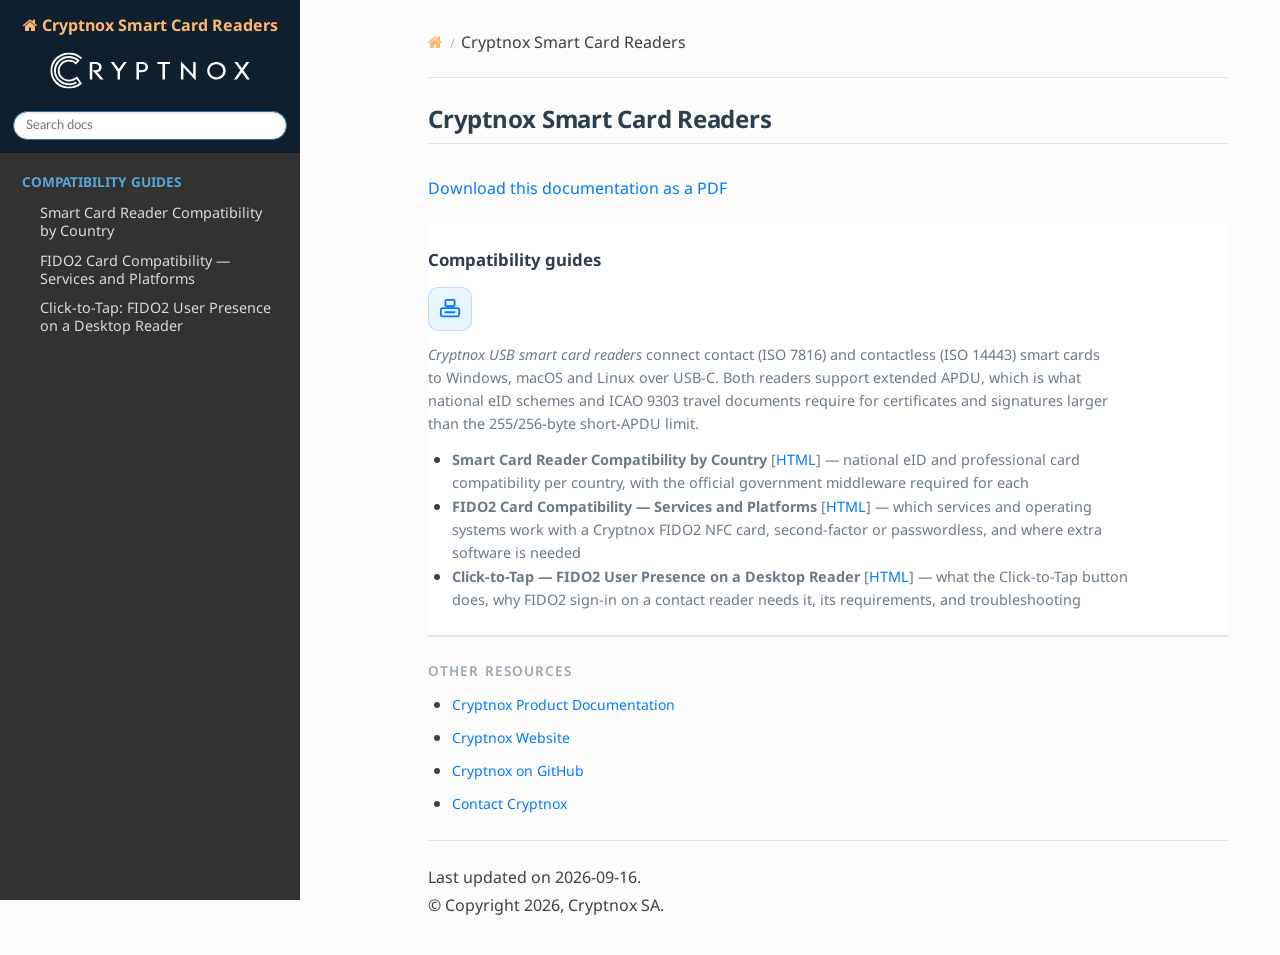
==== commit 374155e1: "deploy: 41a12cb865dc3204bb5844d042d85f0ff656650c" ====
--- a/index.html
+++ b/index.html
@@ -199,7 +199,7 @@
            </div>
           </div>
           <hr/>
-<p style="margin-bottom: 0.25rem;">Last updated on 2026-09-15.</p>
+<p style="margin-bottom: 0.25rem;">Last updated on 2026-09-16.</p>
 <p style="margin-bottom: 0.75rem;">&#169; Copyright 2026, Cryptnox SA.</p>
         </div>
       </div>
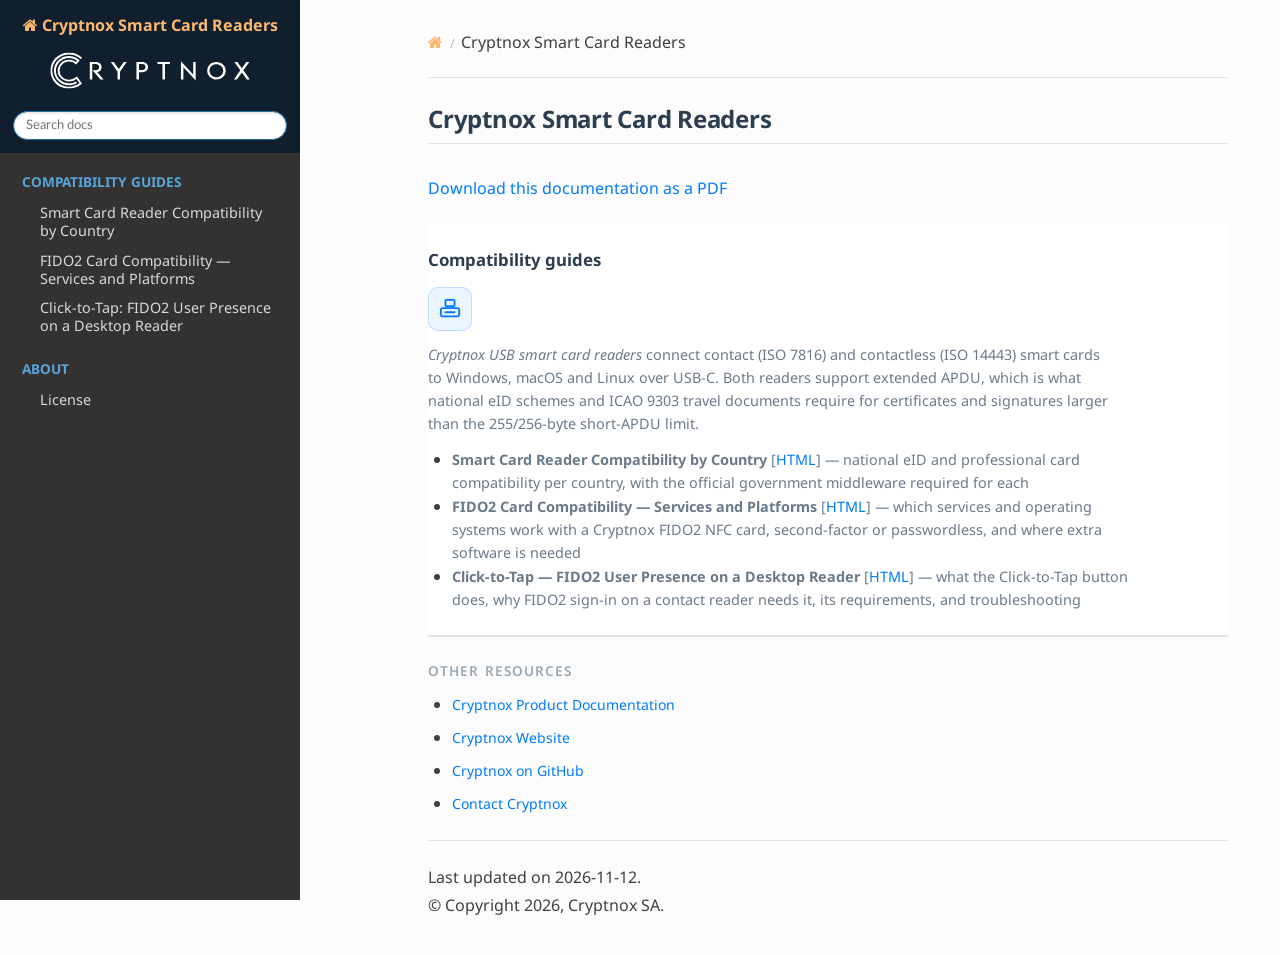
==== commit 0c579594: "deploy: b5af247b3bb253c42bfbf0f67d9cfd6d669e5484" ====
--- a/index.html
+++ b/index.html
@@ -136,6 +136,10 @@
 <li class="toctree-l1"><a class="reference internal" href="fido2-compatibility.html">FIDO2 Card Compatibility — Services and Platforms</a></li>
 <li class="toctree-l1"><a class="reference internal" href="click-to-tap.html">Click-to-Tap: FIDO2 User Presence on a Desktop Reader</a></li>
 </ul>
+<p class="caption" role="heading"><span class="caption-text">About</span></p>
+<ul>
+<li class="toctree-l1"><a class="reference internal" href="license.html">License</a></li>
+</ul>
 
         </div>
       </div>
@@ -180,10 +184,11 @@
 <li><p><strong>FIDO2 Card Compatibility — Services and Platforms</strong> [<a class="reference external" href="https://docs.cryptnox.com/cryptnox-readers/fido2-compatibility.html">HTML</a>] — which services and operating systems work with a Cryptnox FIDO2 NFC card, second-factor or passwordless, and where extra software is needed</p></li>
 <li><p><strong>Click-to-Tap — FIDO2 User Presence on a Desktop Reader</strong> [<a class="reference external" href="https://docs.cryptnox.com/cryptnox-readers/click-to-tap.html">HTML</a>] — what the Click-to-Tap button does, why FIDO2 sign-in on a contact reader needs it, its requirements, and troubleshooting</p></li>
 </ul>
+</section>
 <div class="toctree-wrapper compound">
 </div>
-</section>
-<hr class="docutils" />
+<div class="toctree-wrapper compound">
+</div>
 <section id="other-resources">
 <h2>Other resources<a class="headerlink" href="#other-resources" title="Link to this heading"></a></h2>
 <ul class="simple">
@@ -199,7 +204,7 @@
            </div>
           </div>
           <hr/>
-<p style="margin-bottom: 0.25rem;">Last updated on 2026-09-16.</p>
+<p style="margin-bottom: 0.25rem;">Last updated on 2026-11-12.</p>
 <p style="margin-bottom: 0.75rem;">&#169; Copyright 2026, Cryptnox SA.</p>
         </div>
       </div>
